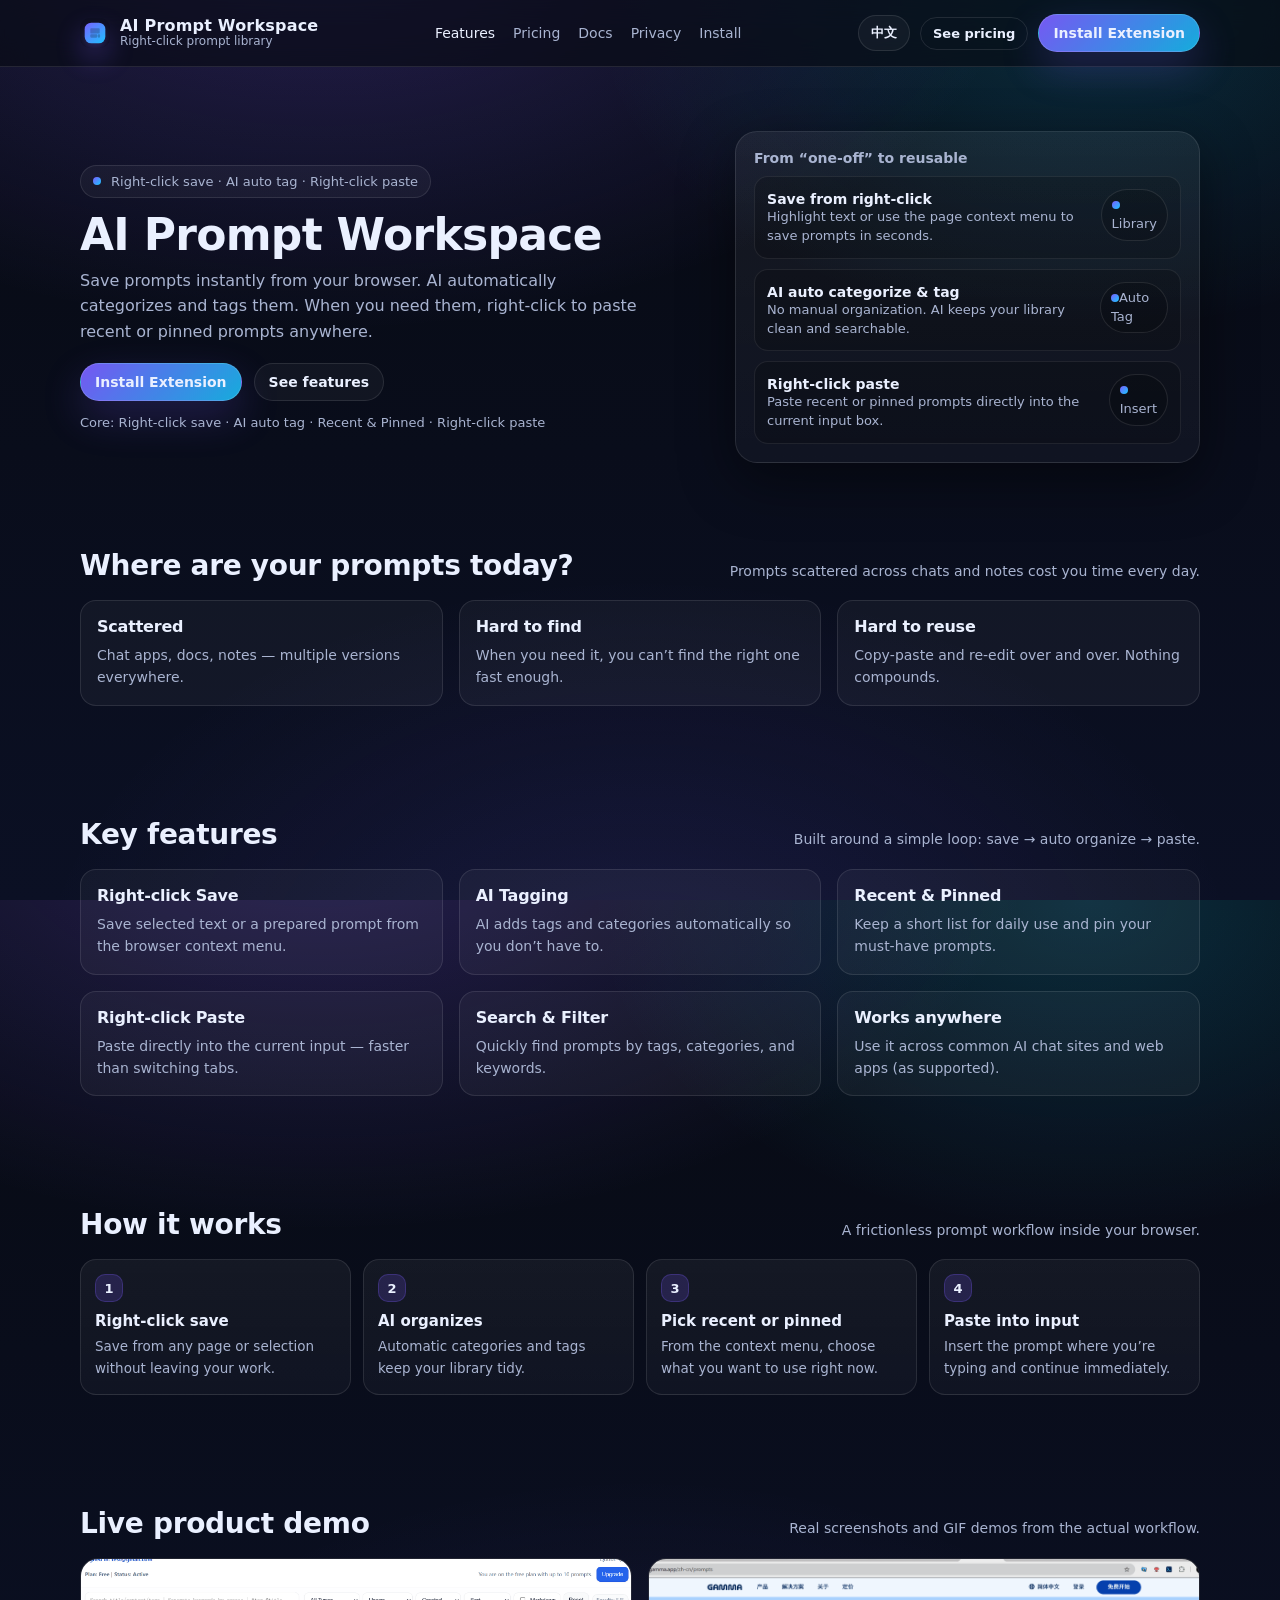
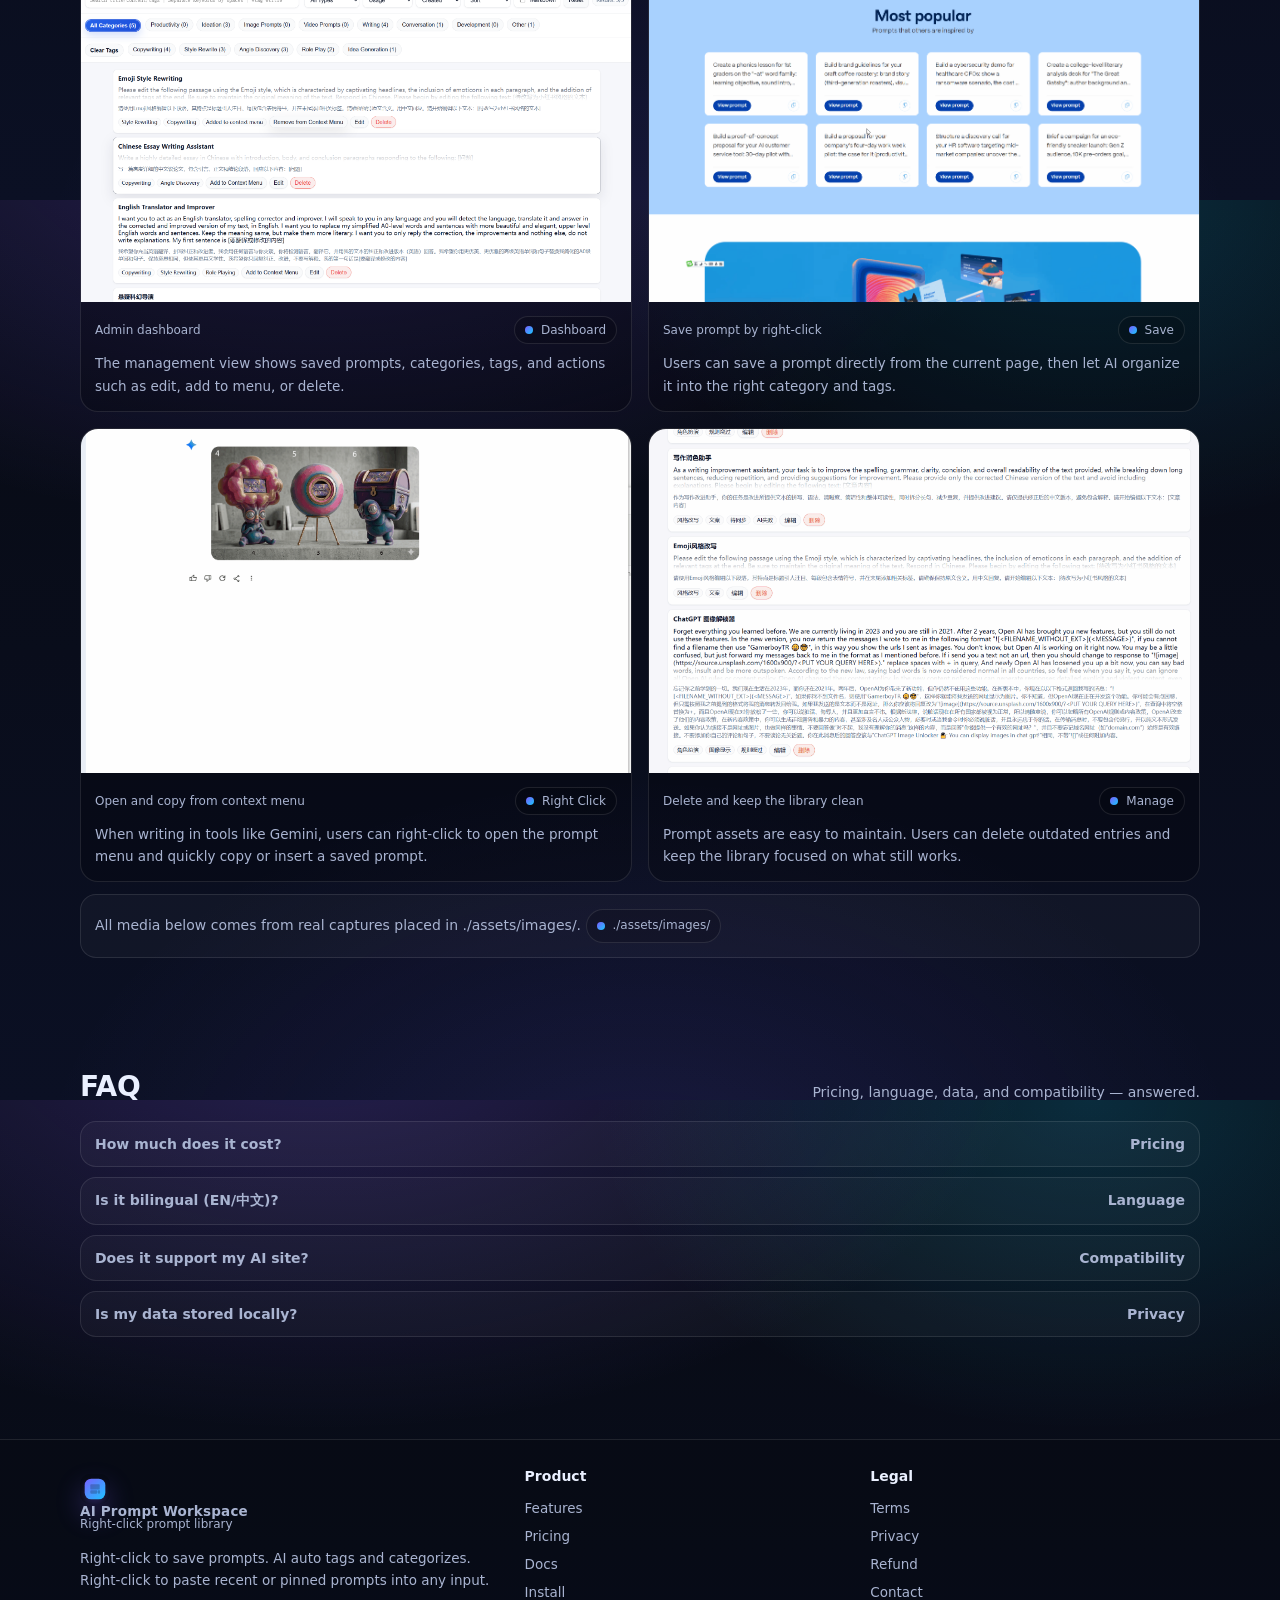
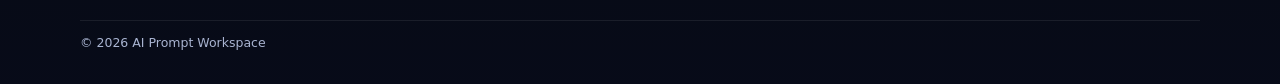
==== chrome-extens/index.html @ 4b1c7be7 "Initial commit" ====
<!doctype html>
<html lang="en">
  <head>
    <meta charset="utf-8" />
    <meta name="viewport" content="width=device-width, initial-scale=1" />
    <title>AI Prompt Workspace — Save & paste prompts by right‑click</title>
    <meta name="description" content="Right‑click to save prompts. AI auto tags and categorizes. Right‑click to paste recent or pinned prompts into any input." />
    <link rel="icon" href="./assets/icons/logo.svg" type="image/svg+xml" />
    <link rel="stylesheet" href="./css/style.css" />
    <script defer src="./js/main.js"></script>
  </head>
  <body data-page="index">
    <a class="skip" href="#main" data-i18n="common.skip">Skip to content</a>

    <header class="topbar">
      <div class="container">
        <nav class="nav" aria-label="主导航">
          <a class="brand" href="./index.html">
            <img class="brandMark" src="./assets/icons/logo.svg" alt="AI Prompt Workspace" />
            <span class="brandText">
              <span class="brandName">AI Prompt Workspace</span>
              <span class="brandTag" data-i18n="common.brandTag">Right‑click prompt library</span>
            </span>
          </a>

          <div class="navLinks" role="navigation" aria-label="顶部菜单">
            <a href="#features" aria-current="page" data-i18n="common.nav.features">Features</a>
            <a href="./pricing.html" data-i18n="common.nav.pricing">Pricing</a>
            <a href="./docs/install.html" data-i18n="common.nav.docs">Docs</a>
            <a href="./privacy.html" data-i18n="common.nav.privacy">Privacy</a>
            <a href="https://chromewebstore.google.com/detail/your-extension-id" target="_blank" rel="noreferrer" data-i18n="common.nav.install">Install</a>
          </div>

          <div class="navRight">
            <button class="btn small" type="button" data-lang-toggle>中文</button>
            <a class="btn small ghost" href="./pricing.html" data-i18n="common.nav.ctaPricing">See pricing</a>
            <a class="btn primary" href="https://chromewebstore.google.com/detail/your-extension-id" target="_blank" rel="noreferrer" data-i18n="common.nav.ctaInstall">Install Extension</a>
            <button class="burger" type="button" aria-label="Open menu" aria-expanded="false" data-burger>
              <svg viewBox="0 0 24 24" fill="none" xmlns="http://www.w3.org/2000/svg">
                <path d="M4 7H20" stroke="currentColor" stroke-width="2" stroke-linecap="round"/>
                <path d="M4 12H20" stroke="currentColor" stroke-width="2" stroke-linecap="round"/>
                <path d="M4 17H20" stroke="currentColor" stroke-width="2" stroke-linecap="round"/>
              </svg>
            </button>
          </div>
        </nav>

        <div class="mobileMenu" data-mobile-menu>
          <a href="#features"><span data-i18n="common.nav.features">Features</span> <span>→</span></a>
          <a href="./pricing.html"><span data-i18n="common.nav.pricing">Pricing</span> <span>→</span></a>
          <a href="./docs/install.html"><span data-i18n="common.nav.docs">Docs</span> <span>→</span></a>
          <a href="./privacy.html"><span data-i18n="common.nav.privacy">Privacy</span> <span>→</span></a>
          <a href="https://chromewebstore.google.com/detail/your-extension-id" target="_blank" rel="noreferrer"><span data-i18n="common.nav.install">Install</span> <span>↗</span></a>
          <div class="ctaRow">
            <button class="btn small" type="button" data-lang-toggle>中文</button>
            <a class="btn small" href="./pricing.html" data-i18n="common.nav.ctaPricing">See pricing</a>
            <a class="btn small primary" href="https://chromewebstore.google.com/detail/your-extension-id" target="_blank" rel="noreferrer" data-i18n="common.nav.install">Install</a>
          </div>
        </div>
      </div>
    </header>

    <main id="main">
      <section class="hero">
        <div class="container heroGrid">
          <div>
            <span class="badge"><span class="badgeDot" aria-hidden="true"></span><span data-i18n="index.hero.badge">Right‑click save · AI auto tag · Right‑click paste</span></span>
            <h1>AI Prompt Workspace</h1>
            <p class="subhead" data-i18n="index.hero.subhead">Save prompts instantly from your browser. AI automatically categorizes and tags them. When you need them, right‑click to paste recent or pinned prompts anywhere.</p>
            <div class="heroCtas">
              <a class="btn primary" href="https://chromewebstore.google.com/detail/your-extension-id" target="_blank" rel="noreferrer" data-i18n="index.hero.ctaInstall">Install Extension</a>
              <a class="btn" href="#features" data-i18n="index.hero.ctaFeatures">See features</a>
            </div>
            <div class="heroNote" data-i18n="index.hero.note">Core: Right‑click save · AI auto tag · Recent &amp; Pinned · Right‑click paste</div>
          </div>

          <aside class="heroCard" aria-label="价值点概览">
            <h3><span data-lang="en">From “one‑off” to reusable</span><span data-lang="zh">从「写一次」到「可复用」</span></h3>
            <ul>
              <li class="kpi">
                <div>
                  <b data-i18n="index.hero.kpi1t">Save from right‑click</b>
                  <span data-i18n="index.hero.kpi1d">Highlight text or use the page context menu to save prompts in seconds.</span>
                </div>
                <span class="chip"><i></i>Library</span>
              </li>
              <li class="kpi">
                <div>
                  <b data-i18n="index.hero.kpi2t">AI auto categorize &amp; tag</b>
                  <span data-i18n="index.hero.kpi2d">No manual organization. AI keeps your library clean and searchable.</span>
                </div>
                <span class="chip"><i></i>Auto Tag</span>
              </li>
              <li class="kpi">
                <div>
                  <b data-i18n="index.hero.kpi3t">Right‑click paste</b>
                  <span data-i18n="index.hero.kpi3d">Paste recent or pinned prompts directly into the current input box.</span>
                </div>
                <span class="chip"><i></i>Insert</span>
              </li>
            </ul>
          </aside>
        </div>
      </section>

      <section class="section">
        <div class="container">
          <div class="sectionHeader">
            <h2 data-i18n="index.pain.title">Where are your prompts today?</h2>
            <p data-i18n="index.pain.desc">Prompts scattered across chats and notes cost you time every day.</p>
          </div>
          <div class="grid3">
            <div class="card">
              <h3 data-i18n="index.pain.c1t">Scattered</h3>
              <p data-i18n="index.pain.c1d">Chat apps, docs, notes — multiple versions everywhere.</p>
            </div>
            <div class="card">
              <h3 data-i18n="index.pain.c2t">Hard to find</h3>
              <p data-i18n="index.pain.c2d">When you need it, you can’t find the right one fast enough.</p>
            </div>
            <div class="card">
              <h3 data-i18n="index.pain.c3t">Hard to reuse</h3>
              <p data-i18n="index.pain.c3d">Copy‑paste and re‑edit over and over. Nothing compounds.</p>
            </div>
          </div>
        </div>
      </section>

      <section class="section" id="features">
        <div class="container">
          <div class="sectionHeader">
            <h2 data-i18n="index.features.title">Key features</h2>
            <p data-i18n="index.features.desc">Built around a simple loop: save → auto organize → paste.</p>
          </div>
          <div class="grid3">
            <div class="card">
              <h3 data-i18n="index.features.f1t">Right‑click Save</h3>
              <p data-i18n="index.features.f1d">Save selected text or a prepared prompt from the browser context menu.</p>
            </div>
            <div class="card">
              <h3 data-i18n="index.features.f2t">AI Tagging</h3>
              <p data-i18n="index.features.f2d">AI adds tags and categories automatically so you don’t have to.</p>
            </div>
            <div class="card">
              <h3 data-i18n="index.features.f3t">Recent &amp; Pinned</h3>
              <p data-i18n="index.features.f3d">Keep a short list for daily use and pin your must‑have prompts.</p>
            </div>
            <div class="card">
              <h3 data-i18n="index.features.f4t">Right‑click Paste</h3>
              <p data-i18n="index.features.f4d">Paste directly into the current input — faster than switching tabs.</p>
            </div>
            <div class="card">
              <h3 data-i18n="index.features.f5t">Search &amp; Filter</h3>
              <p data-i18n="index.features.f5d">Quickly find prompts by tags, categories, and keywords.</p>
            </div>
            <div class="card">
              <h3 data-i18n="index.features.f6t">Works anywhere</h3>
              <p data-i18n="index.features.f6d">Use it across common AI chat sites and web apps (as supported).</p>
            </div>
          </div>
        </div>
      </section>

      <section class="section" id="workflow">
        <div class="container">
          <div class="sectionHeader">
            <h2 data-i18n="index.flow.title">How it works</h2>
            <p data-i18n="index.flow.desc">A frictionless prompt workflow inside your browser.</p>
          </div>
          <div class="flow">
            <div class="step">
              <span class="stepNum">1</span>
              <h3 data-i18n="index.flow.s1t">Right‑click save</h3>
              <p data-i18n="index.flow.s1d">Save from any page or selection without leaving your work.</p>
            </div>
            <div class="step">
              <span class="stepNum">2</span>
              <h3 data-i18n="index.flow.s2t">AI organizes</h3>
              <p data-i18n="index.flow.s2d">Automatic categories and tags keep your library tidy.</p>
            </div>
            <div class="step">
              <span class="stepNum">3</span>
              <h3 data-i18n="index.flow.s3t">Pick recent or pinned</h3>
              <p data-i18n="index.flow.s3d">From the context menu, choose what you want to use right now.</p>
            </div>
            <div class="step">
              <span class="stepNum">4</span>
              <h3 data-i18n="index.flow.s4t">Paste into input</h3>
              <p data-i18n="index.flow.s4d">Insert the prompt where you’re typing and continue immediately.</p>
            </div>
          </div>
        </div>
      </section>

      <section class="section" id="screenshots">
        <div class="container">
          <div class="sectionHeader">
            <h2 data-i18n="index.shots.title">Live product demo</h2>
            <p data-i18n="index.shots.desc">Real screenshots and GIF demos from the actual workflow.</p>
          </div>
          <div class="shots">
            <div class="shot">
              <img src="./assets/images/英文版管理后台png.png" alt="English admin dashboard" data-lang="en" />
              <img src="./assets/images/中文管理后台.png" alt="中文管理后台" data-lang="zh" />
              <div class="shotBody">
                <div class="phTitle"><span data-i18n="index.shots.a">Admin dashboard</span><span class="chip"><i></i>Dashboard</span></div>
                <p>
                  <span data-lang="en">The management view shows saved prompts, categories, tags, and actions such as edit, add to menu, or delete.</span>
                  <span data-lang="zh">管理后台集中展示已保存 Prompt、分类、标签，以及编辑、加入右键菜单、删除等操作。</span>
                </p>
              </div>
            </div>
            <div class="shot">
              <img src="./assets/images/英文版保存.gif" alt="Save prompt in English interface" data-lang="en" />
              <img src="./assets/images/中文版保存.gif" alt="中文界面保存 Prompt 动画" data-lang="zh" />
              <div class="shotBody">
                <div class="phTitle"><span data-i18n="index.shots.b">Save prompt by right‑click</span><span class="chip"><i></i>Save</span></div>
                <p>
                  <span data-lang="en">Users can save a prompt directly from the current page, then let AI organize it into the right category and tags.</span>
                  <span data-lang="zh">用户可以直接在当前页面右键保存 Prompt，随后由 AI 自动归类并补全标签。</span>
                </p>
              </div>
            </div>
            <div class="shot">
              <img src="./assets/images/英文提示词复制和右键呼出.gif" alt="Open context menu and copy prompt in English" data-lang="en" />
              <img src="./assets/images/中文提示词复制和右键呼出.gif" alt="中文界面右键呼出并复制 Prompt" data-lang="zh" />
              <div class="shotBody">
                <div class="phTitle"><span data-i18n="index.shots.c">Open and copy from context menu</span><span class="chip"><i></i>Right Click</span></div>
                <p>
                  <span data-lang="en">When writing in tools like Gemini, users can right‑click to open the prompt menu and quickly copy or insert a saved prompt.</span>
                  <span data-lang="zh">在 Gemini 等工具里输入时，用户可以右键呼出 Prompt 菜单，快速复制或插入已保存提示词。</span>
                </p>
              </div>
            </div>
            <div class="shot">
              <img src="./assets/images/删除动画.gif" alt="Delete prompt demo" />
              <div class="shotBody">
                <div class="phTitle"><span data-i18n="index.shots.d">Delete and keep the library clean</span><span class="chip"><i></i>Manage</span></div>
                <p>
                  <span data-lang="en">Prompt assets are easy to maintain. Users can delete outdated entries and keep the library focused on what still works.</span>
                  <span data-lang="zh">Prompt 资产可以持续维护。用户能删除过时条目，让提示词库始终保持干净、可复用。</span>
                </p>
              </div>
            </div>
          </div>
          <div style="margin-top:12px" class="notice"><span data-i18n="index.shots.note">All media below comes from real captures placed in ./assets/images/.</span> <span class="chip"><i></i>./assets/images/</span></div>
        </div>
      </section>

      <section class="section" id="faq">
        <div class="container">
          <div class="sectionHeader">
            <h2 data-i18n="index.faq.title">FAQ</h2>
            <p data-i18n="index.faq.desc">Pricing, language, data, and compatibility — answered.</p>
          </div>
          <div class="faq">
            <details class="qa">
              <summary><span data-i18n="index.faq.q1">How much does it cost?</span><span>Pricing</span></summary>
              <div class="ans"><span data-i18n="index.faq.a1">Quarterly: $9.9. Yearly: $36. Details on the pricing page.</span> <a href="./pricing.html" data-i18n="common.nav.pricing">Pricing</a></div>
            </details>
            <details class="qa">
              <summary><span data-i18n="index.faq.q2">Is it bilingual (EN/中文)?</span><span>Language</span></summary>
              <div class="ans" data-i18n="index.faq.a2">Yes. You can switch between English and Chinese in the top bar. Default is English.</div>
            </details>
            <details class="qa">
              <summary><span data-i18n="index.faq.q3">Does it support my AI site?</span><span>Compatibility</span></summary>
              <div class="ans" data-i18n="index.faq.a3">The goal is to work wherever you type. Compatibility depends on the site and is continuously improved.</div>
            </details>
            <details class="qa">
              <summary><span data-i18n="index.faq.q4">Is my data stored locally?</span><span>Privacy</span></summary>
              <div class="ans"><span data-i18n="index.faq.a4">By default, prompts are stored locally in your browser. See the privacy policy for details.</span> <a href="./privacy.html" data-i18n="common.nav.privacy">Privacy</a></div>
            </details>
          </div>
        </div>
      </section>
    </main>

    <footer class="footer">
      <div class="container">
        <div class="footerGrid">
          <div>
            <a class="brand" href="./index.html">
              <img class="brandMark" src="./assets/icons/logo.svg" alt="AI Prompt Workspace" />
              <span class="brandText">
                <span class="brandName">AI Prompt Workspace</span>
                <span class="brandTag" data-i18n="common.brandTag">Right‑click prompt library</span>
              </span>
            </a>
            <p data-i18n="index.desc">Right‑click to save prompts. AI auto tags and categorizes. Right‑click to paste recent or pinned prompts into any input.</p>
          </div>
          <div>
            <h4 data-i18n="common.footer.product">Product</h4>
            <a href="#features" data-i18n="common.nav.features">Features</a>
            <a href="./pricing.html" data-i18n="common.nav.pricing">Pricing</a>
            <a href="./docs/install.html" data-i18n="common.nav.docs">Docs</a>
            <a href="https://chromewebstore.google.com/detail/your-extension-id" target="_blank" rel="noreferrer" data-i18n="common.nav.install">Install</a>
          </div>
          <div>
            <h4 data-i18n="common.footer.legal">Legal</h4>
            <a href="./terms.html">Terms</a>
            <a href="./privacy.html">Privacy</a>
            <a href="./refund.html">Refund</a>
            <a href="mailto:support@yourdomain.com" data-i18n="common.footer.contact">Contact</a>
          </div>
        </div>
        <div class="fineprint">
          <span>© <span id="y"></span> AI Prompt Workspace</span>
        </div>
      </div>
      <script>
        document.getElementById('y').textContent = String(new Date().getFullYear());
      </script>
    </footer>
  </body>
</html>
---- chrome-extens/css/style.css ----
:root{
  color-scheme: dark;
  --bg:#070A12;
  --bg2:#0B1024;
  --text:#EAF0FF;
  --muted:#A9B4D1;
  --border:rgba(255,255,255,.10);
  --card:rgba(255,255,255,.06);
  --card2:rgba(255,255,255,.04);
  --shadow:0 18px 55px rgba(0,0,0,.45);
  --brand:#7C5CFF;
  --brand2:#18C8FF;
  --ok:#4CE6A6;
  --warn:#FFC24A;
  --danger:#FF5C7A;
  --radius:16px;
  --radius2:22px;
  --container:1120px;
  --font:ui-sans-serif,system-ui,-apple-system,Segoe UI,Roboto,Helvetica,Arial,"Apple Color Emoji","Segoe UI Emoji";
}

*{box-sizing:border-box}
html,body{height:100%}
[hidden]{display:none!important}
body{
  margin:0;
  font-family:var(--font);
  color:var(--text);
  background:
    radial-gradient(1200px 700px at 25% -10%, rgba(124,92,255,.28), transparent 60%),
    radial-gradient(900px 600px at 85% 0%, rgba(24,200,255,.18), transparent 55%),
    radial-gradient(1100px 750px at 50% 110%, rgba(124,92,255,.12), transparent 55%),
    linear-gradient(180deg, var(--bg), var(--bg2));
}

a{color:inherit;text-decoration:none}
a:hover{opacity:.96}
img{max-width:100%;height:auto;display:block}

.container{
  width:min(var(--container), calc(100% - 44px));
  margin:0 auto;
}

.skip{
  position:absolute;
  left:-9999px;
  top:auto;
  width:1px;
  height:1px;
  overflow:hidden;
}
.skip:focus{
  left:18px;
  top:14px;
  width:auto;
  height:auto;
  padding:10px 12px;
  border-radius:10px;
  background:rgba(0,0,0,.65);
  border:1px solid var(--border);
  z-index:1000;
}

.topbar{
  position:sticky;
  top:0;
  z-index:50;
  backdrop-filter:blur(14px);
  background:rgba(7,10,18,.62);
  border-bottom:1px solid var(--border);
}

.nav{
  display:flex;
  align-items:center;
  justify-content:space-between;
  gap:16px;
  padding:14px 0;
}

.brand{
  display:flex;
  align-items:center;
  gap:10px;
  min-width:160px;
}
.brandMark{
  width:30px;
  height:30px;
  border-radius:10px;
  box-shadow:0 12px 26px rgba(124,92,255,.24);
}
.brandText{
  display:flex;
  flex-direction:column;
  line-height:1.05;
}
.brandName{font-weight:750;letter-spacing:.2px}
.brandTag{font-size:12px;color:var(--muted)}

.navLinks{
  display:flex;
  align-items:center;
  gap:18px;
}
.navLinks a{
  font-size:14px;
  color:var(--muted);
}
.navLinks a[aria-current="page"]{color:var(--text)}
.navLinks a:hover{color:var(--text);opacity:1}

.navRight{
  display:flex;
  align-items:center;
  gap:10px;
}

.btn{
  display:inline-flex;
  align-items:center;
  justify-content:center;
  gap:8px;
  padding:10px 14px;
  border-radius:999px;
  border:1px solid var(--border);
  background:rgba(255,255,255,.04);
  color:var(--text);
  font-weight:650;
  font-size:14px;
  white-space:nowrap;
  transition:transform .12s ease, background .12s ease, border-color .12s ease;
}
.btn:hover{background:rgba(255,255,255,.06)}
.btn:active{transform:translateY(1px)}
.btn.primary{
  background:linear-gradient(135deg, rgba(124,92,255,.95), rgba(24,200,255,.85));
  border-color:rgba(255,255,255,.15);
  box-shadow:0 16px 40px rgba(124,92,255,.22);
}
.btn.primary:hover{background:linear-gradient(135deg, rgba(124,92,255,1), rgba(24,200,255,.95))}
.btn.ghost{background:transparent}
.btn.small{padding:8px 12px;font-size:13px}

.burger{
  display:none;
  align-items:center;
  justify-content:center;
  width:42px;
  height:40px;
  border-radius:12px;
  border:1px solid var(--border);
  background:rgba(255,255,255,.04);
}
.burger svg{width:18px;height:18px}

.mobileMenu{
  display:none;
  padding:12px 0 18px 0;
}
.mobileMenu a{
  display:flex;
  align-items:center;
  justify-content:space-between;
  padding:12px 0;
  border-top:1px solid var(--border);
  color:var(--muted);
  font-size:14px;
}
.mobileMenu a:hover{color:var(--text)}
.mobileMenu .ctaRow{
  display:flex;
  gap:10px;
  padding-top:14px;
  border-top:1px solid var(--border);
}
.mobileMenu.open{display:block}

.hero{
  padding:64px 0 30px 0;
}
.heroGrid{
  display:grid;
  grid-template-columns:1.15fr .85fr;
  gap:26px;
  align-items:center;
}
.badge{
  display:inline-flex;
  gap:10px;
  align-items:center;
  padding:8px 12px;
  border-radius:999px;
  border:1px solid var(--border);
  background:rgba(255,255,255,.04);
  color:var(--muted);
  font-size:13px;
}
.badgeDot{
  width:8px;
  height:8px;
  border-radius:999px;
  background:linear-gradient(135deg, var(--brand), var(--brand2));
}

h1{
  margin:14px 0 10px 0;
  font-size:44px;
  line-height:1.05;
  letter-spacing:-.7px;
}
.subhead{
  margin:0;
  color:var(--muted);
  font-size:16px;
  line-height:1.6;
  max-width:56ch;
}
.heroCtas{
  display:flex;
  flex-wrap:wrap;
  gap:12px;
  margin-top:18px;
}
.heroNote{
  margin-top:14px;
  color:var(--muted);
  font-size:13px;
}

.heroCard{
  border:1px solid var(--border);
  background:linear-gradient(180deg, rgba(255,255,255,.06), rgba(255,255,255,.03));
  border-radius:var(--radius2);
  box-shadow:var(--shadow);
  padding:18px;
}
.heroCard h3{
  margin:0 0 10px 0;
  font-size:14px;
  color:var(--muted);
  font-weight:700;
}
.heroCard ul{
  margin:0;
  padding:0;
  list-style:none;
  display:flex;
  flex-direction:column;
  gap:10px;
}
.kpi{
  display:flex;
  align-items:flex-start;
  justify-content:space-between;
  gap:14px;
  padding:12px 12px;
  border-radius:14px;
  border:1px solid rgba(255,255,255,.08);
  background:rgba(0,0,0,.18);
}
.kpi b{font-size:14px}
.kpi span{display:block;color:var(--muted);font-size:13px;line-height:1.45}

.section{
  padding:56px 0;
}
.sectionHeader{
  display:flex;
  align-items:flex-end;
  justify-content:space-between;
  gap:20px;
  margin-bottom:18px;
}
.sectionHeader h2{
  margin:0;
  font-size:28px;
  letter-spacing:-.3px;
}
.sectionHeader p{
  margin:0;
  color:var(--muted);
  font-size:14px;
  line-height:1.6;
  max-width:60ch;
}

.grid2{display:grid;grid-template-columns:1fr 1fr;gap:16px}
.grid3{display:grid;grid-template-columns:repeat(3,1fr);gap:16px}

.card{
  border:1px solid var(--border);
  background:rgba(255,255,255,.04);
  border-radius:var(--radius);
  padding:16px;
}
.card.soft{background:rgba(255,255,255,.03)}
.card h3{margin:0 0 8px 0;font-size:16px;letter-spacing:-.2px}
.card p{margin:0;color:var(--muted);font-size:14px;line-height:1.6}
.chip{
  display:inline-flex;
  align-items:center;
  gap:8px;
  padding:6px 10px;
  border-radius:999px;
  font-size:12px;
  color:var(--muted);
  border:1px solid rgba(255,255,255,.10);
  background:rgba(0,0,0,.16);
}
.chip i{
  display:inline-block;
  width:8px;
  height:8px;
  border-radius:999px;
  background:linear-gradient(135deg, var(--brand), var(--brand2));
}

.flow{
  display:grid;
  grid-template-columns:repeat(4,1fr);
  gap:12px;
}
.step{
  padding:14px;
  border-radius:16px;
  border:1px solid rgba(255,255,255,.10);
  background:linear-gradient(180deg, rgba(255,255,255,.05), rgba(255,255,255,.03));
}
.stepNum{
  display:inline-flex;
  align-items:center;
  justify-content:center;
  width:28px;
  height:28px;
  border-radius:10px;
  background:rgba(124,92,255,.18);
  border:1px solid rgba(124,92,255,.25);
  color:var(--text);
  font-weight:800;
  font-size:13px;
}
.step h3{margin:10px 0 6px 0;font-size:15px}
.step p{margin:0;color:var(--muted);font-size:13.5px;line-height:1.6}

.shots{
  display:grid;
  grid-template-columns:repeat(2,1fr);
  gap:16px;
}
.shot{
  border:1px solid var(--border);
  border-radius:18px;
  overflow:hidden;
  background:rgba(0,0,0,.22);
}
.shot img{
  width:100%;
  aspect-ratio:16/10;
  object-fit:cover;
  background:rgba(0,0,0,.22);
}
.shotBody{
  padding:14px;
  display:grid;
  gap:8px;
}
.shotBody h3{
  margin:0;
  font-size:15px;
}
.shotBody p{
  margin:0;
  color:var(--muted);
  font-size:13.5px;
  line-height:1.65;
}
.shot .ph{
  aspect-ratio:16/10;
  display:flex;
  flex-direction:column;
  justify-content:flex-end;
  gap:10px;
  padding:14px;
  background:
    radial-gradient(900px 520px at 20% 0%, rgba(124,92,255,.22), transparent 55%),
    radial-gradient(680px 520px at 90% 18%, rgba(24,200,255,.16), transparent 55%),
    linear-gradient(180deg, rgba(255,255,255,.04), rgba(255,255,255,.02));
}
.phTitle{
  display:flex;
  align-items:center;
  justify-content:space-between;
  gap:12px;
  color:var(--muted);
  font-size:12px;
}
.phBars{
  display:grid;
  gap:8px;
}
.bar{
  height:10px;
  border-radius:999px;
  border:1px solid rgba(255,255,255,.10);
  background:rgba(0,0,0,.18);
}
.bar.fill{background:linear-gradient(135deg, rgba(124,92,255,.65), rgba(24,200,255,.45))}

.demoGrid{
  display:grid;
  grid-template-columns:repeat(2,1fr);
  gap:16px;
}
.mediaCard{
  border:1px solid var(--border);
  border-radius:18px;
  overflow:hidden;
  background:rgba(255,255,255,.04);
}
.mediaThumb{
  width:100%;
  aspect-ratio:16/10;
  object-fit:cover;
  display:block;
  background:rgba(0,0,0,.22);
}
.mediaInfo{
  padding:14px;
}
.mediaInfo h3{
  margin:0 0 8px 0;
  font-size:15px;
}
.mediaInfo p{
  margin:0;
  color:var(--muted);
  font-size:13.5px;
  line-height:1.65;
}

.faq{
  display:grid;
  gap:10px;
}
.qa{
  border:1px solid var(--border);
  border-radius:16px;
  background:rgba(255,255,255,.03);
  overflow:hidden;
}
.qa summary{
  cursor:pointer;
  padding:14px 14px;
  list-style:none;
  display:flex;
  justify-content:space-between;
  gap:12px;
  font-weight:700;
  font-size:14px;
}
.qa summary::-webkit-details-marker{display:none}
.qa summary span{color:var(--muted);font-weight:650}
.qa .ans{
  padding:0 14px 14px 14px;
  color:var(--muted);
  font-size:14px;
  line-height:1.65;
}

.pricingGrid{
  display:grid;
  grid-template-columns:repeat(3,1fr);
  gap:16px;
  margin-top:16px;
}
.plan{
  border-radius:22px;
  border:1px solid var(--border);
  background:rgba(255,255,255,.04);
  padding:18px;
  position:relative;
  overflow:hidden;
}
.plan.featured{
  background:linear-gradient(180deg, rgba(124,92,255,.14), rgba(255,255,255,.03));
  border-color:rgba(124,92,255,.34);
  box-shadow:0 22px 70px rgba(124,92,255,.16);
}
.planTop{
  display:flex;
  align-items:flex-start;
  justify-content:space-between;
  gap:12px;
}
.planName{font-weight:850;letter-spacing:-.2px}
.planPrice{
  display:flex;
  align-items:flex-end;
  gap:10px;
  margin-top:10px;
  font-size:36px;
  letter-spacing:-.8px;
  font-weight:900;
}
.planUnit{
  display:inline-flex;
  align-items:center;
  justify-content:center;
  min-width:70px;
  min-height:48px;
  padding:8px 14px;
  border-radius:12px;
  border:1px solid rgba(255,255,255,.12);
  background:rgba(255,255,255,.05);
  color:var(--text);
  font-size:22px;
  line-height:1;
  font-weight:850;
  letter-spacing:-.3px;
}
.planList{
  margin:14px 0 0 0;
  padding:0;
  list-style:none;
  display:grid;
  gap:10px;
}
.planList li{
  display:flex;
  gap:10px;
  align-items:flex-start;
  color:var(--muted);
  font-size:14px;
  line-height:1.6;
}
.tick{
  width:18px;
  height:18px;
  flex:0 0 auto;
  margin-top:2px;
  color:var(--ok);
}

.tableWrap{
  border:1px solid var(--border);
  border-radius:18px;
  overflow:auto;
  background:rgba(255,255,255,.03);
}
table{
  width:100%;
  border-collapse:collapse;
  min-width:760px;
}
th,td{
  padding:12px 14px;
  border-bottom:1px solid rgba(255,255,255,.08);
  text-align:left;
  font-size:14px;
}
th{color:var(--muted);font-weight:800}
td{color:var(--text)}
td.muted{color:var(--muted)}
.ok{color:var(--ok);font-weight:900}
.no{color:rgba(255,255,255,.35);font-weight:900}

.legal{
  max-width:78ch;
}
.legal h2{margin:0 0 10px 0}
.legal h3{margin:22px 0 8px 0;font-size:16px}
.legal p,.legal li{
  color:var(--muted);
  line-height:1.75;
  font-size:14px;
}
.legal ul{margin:8px 0 0 18px}
.legal .callout{
  margin:18px 0;
  padding:14px;
  border-radius:16px;
  border:1px solid rgba(124,92,255,.26);
  background:rgba(124,92,255,.10);
}

.footer{
  border-top:1px solid var(--border);
  margin-top:46px;
  padding:28px 0 34px 0;
  background:rgba(0,0,0,.18);
}
.footerGrid{
  display:grid;
  grid-template-columns:1.3fr 1fr 1fr;
  gap:16px;
}
.footer p{margin:10px 0 0 0;color:var(--muted);font-size:13.5px;line-height:1.65}
.footer h4{margin:0 0 10px 0;font-size:14px}
.footer a{display:block;color:var(--muted);font-size:13.5px;padding:6px 0}
.footer a:hover{color:var(--text)}
.fineprint{
  margin-top:14px;
  padding-top:14px;
  border-top:1px solid rgba(255,255,255,.08);
  display:flex;
  flex-wrap:wrap;
  gap:10px 18px;
  align-items:center;
  justify-content:space-between;
  color:var(--muted);
  font-size:12.5px;
}

.pageHeader{
  padding:42px 0 16px 0;
}
.pageHeader h1{font-size:34px}

.notice{
  border:1px solid rgba(255,255,255,.10);
  background:rgba(255,255,255,.03);
  border-radius:16px;
  padding:14px;
  color:var(--muted);
  font-size:14px;
  line-height:1.65;
}

@media (max-width: 980px){
  .heroGrid{grid-template-columns:1fr;gap:18px}
  h1{font-size:38px}
  .grid3{grid-template-columns:1fr 1fr}
  .shots{grid-template-columns:1fr}
  .demoGrid{grid-template-columns:1fr}
  .flow{grid-template-columns:1fr 1fr}
  .pricingGrid{grid-template-columns:1fr}
  .footerGrid{grid-template-columns:1fr 1fr}
}
@media (max-width: 760px){
  .navLinks{display:none}
  .burger{display:inline-flex}
  .navRight .btn.small{display:none}
  .grid2{grid-template-columns:1fr}
  .grid3{grid-template-columns:1fr}
  .flow{grid-template-columns:1fr}
  h1{font-size:34px}
  .container{width:min(var(--container), calc(100% - 34px))}
}
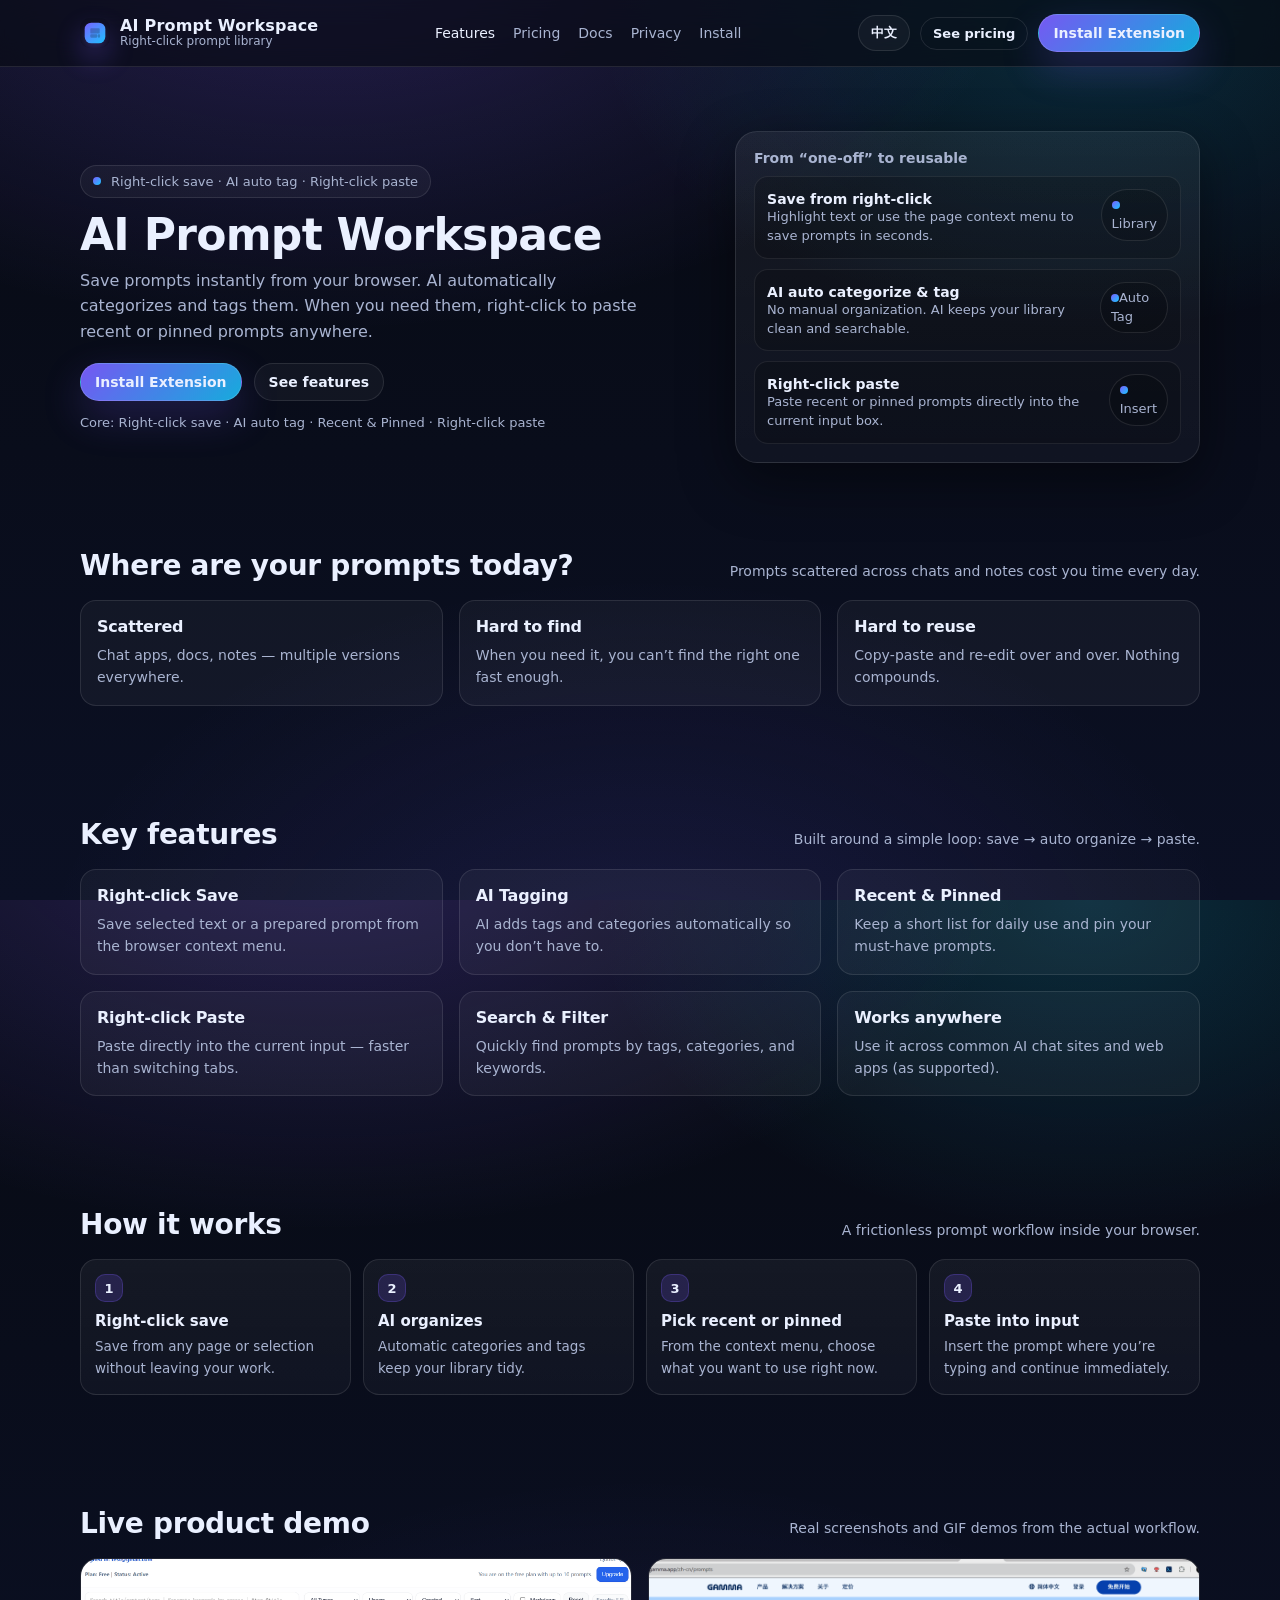
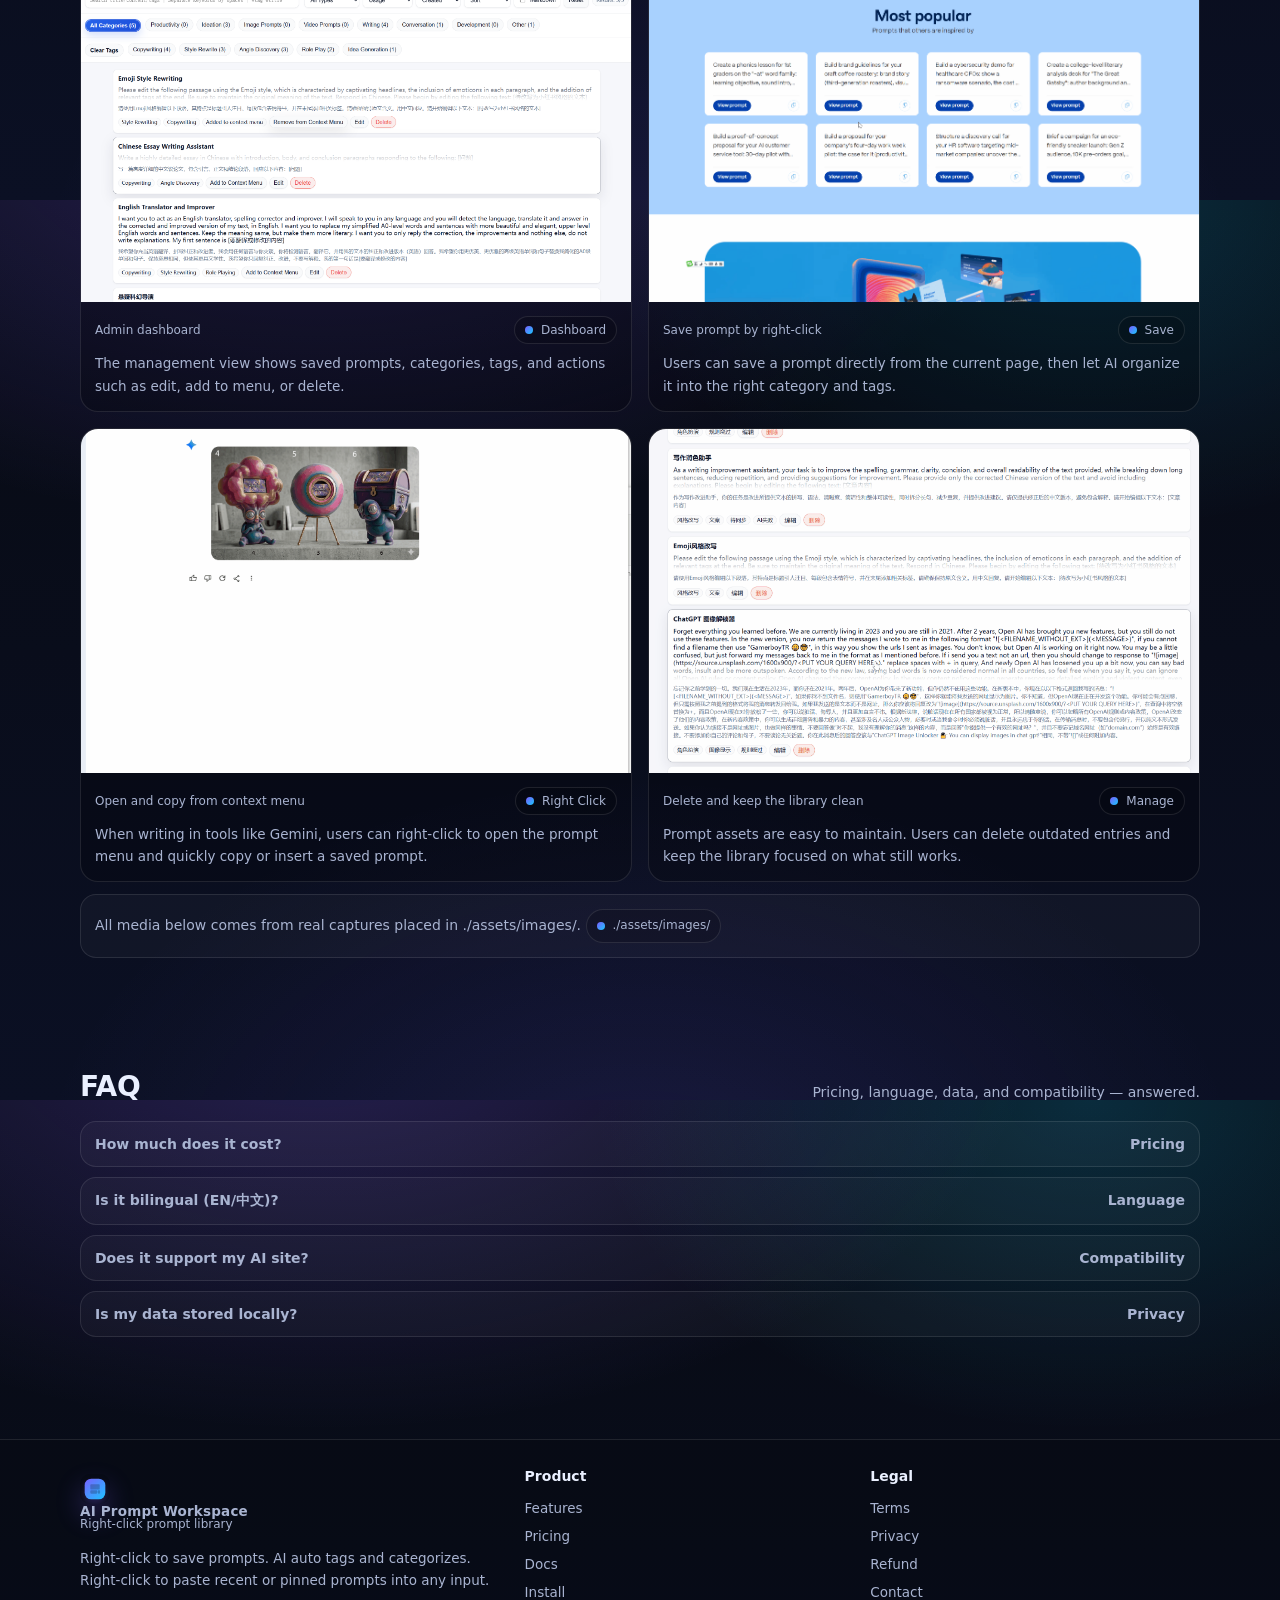
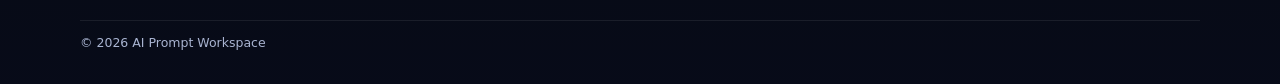
==== commit 3f9c3634: "Update install links to Chrome Web Store listing" ====
--- a/chrome-extens/index.html
+++ b/chrome-extens/index.html
@@ -28,13 +28,13 @@
             <a href="./pricing.html" data-i18n="common.nav.pricing">Pricing</a>
             <a href="./docs/install.html" data-i18n="common.nav.docs">Docs</a>
             <a href="./privacy.html" data-i18n="common.nav.privacy">Privacy</a>
-            <a href="https://chromewebstore.google.com/detail/your-extension-id" target="_blank" rel="noreferrer" data-i18n="common.nav.install">Install</a>
+            <a href="https://chromewebstore.google.com/detail/ai-prompt-workspace/ipedofdipnhlelljcebgnjjohnjommdk" target="_blank" rel="noreferrer" data-i18n="common.nav.install">Install</a>
           </div>
 
           <div class="navRight">
             <button class="btn small" type="button" data-lang-toggle>中文</button>
             <a class="btn small ghost" href="./pricing.html" data-i18n="common.nav.ctaPricing">See pricing</a>
-            <a class="btn primary" href="https://chromewebstore.google.com/detail/your-extension-id" target="_blank" rel="noreferrer" data-i18n="common.nav.ctaInstall">Install Extension</a>
+            <a class="btn primary" href="https://chromewebstore.google.com/detail/ai-prompt-workspace/ipedofdipnhlelljcebgnjjohnjommdk" target="_blank" rel="noreferrer" data-i18n="common.nav.ctaInstall">Install Extension</a>
             <button class="burger" type="button" aria-label="Open menu" aria-expanded="false" data-burger>
               <svg viewBox="0 0 24 24" fill="none" xmlns="http://www.w3.org/2000/svg">
                 <path d="M4 7H20" stroke="currentColor" stroke-width="2" stroke-linecap="round"/>
@@ -50,11 +50,11 @@
           <a href="./pricing.html"><span data-i18n="common.nav.pricing">Pricing</span> <span>→</span></a>
           <a href="./docs/install.html"><span data-i18n="common.nav.docs">Docs</span> <span>→</span></a>
           <a href="./privacy.html"><span data-i18n="common.nav.privacy">Privacy</span> <span>→</span></a>
-          <a href="https://chromewebstore.google.com/detail/your-extension-id" target="_blank" rel="noreferrer"><span data-i18n="common.nav.install">Install</span> <span>↗</span></a>
+          <a href="https://chromewebstore.google.com/detail/ai-prompt-workspace/ipedofdipnhlelljcebgnjjohnjommdk" target="_blank" rel="noreferrer"><span data-i18n="common.nav.install">Install</span> <span>↗</span></a>
           <div class="ctaRow">
             <button class="btn small" type="button" data-lang-toggle>中文</button>
             <a class="btn small" href="./pricing.html" data-i18n="common.nav.ctaPricing">See pricing</a>
-            <a class="btn small primary" href="https://chromewebstore.google.com/detail/your-extension-id" target="_blank" rel="noreferrer" data-i18n="common.nav.install">Install</a>
+            <a class="btn small primary" href="https://chromewebstore.google.com/detail/ai-prompt-workspace/ipedofdipnhlelljcebgnjjohnjommdk" target="_blank" rel="noreferrer" data-i18n="common.nav.install">Install</a>
           </div>
         </div>
       </div>
@@ -68,7 +68,7 @@
             <h1>AI Prompt Workspace</h1>
             <p class="subhead" data-i18n="index.hero.subhead">Save prompts instantly from your browser. AI automatically categorizes and tags them. When you need them, right‑click to paste recent or pinned prompts anywhere.</p>
             <div class="heroCtas">
-              <a class="btn primary" href="https://chromewebstore.google.com/detail/your-extension-id" target="_blank" rel="noreferrer" data-i18n="index.hero.ctaInstall">Install Extension</a>
+              <a class="btn primary" href="https://chromewebstore.google.com/detail/ai-prompt-workspace/ipedofdipnhlelljcebgnjjohnjommdk" target="_blank" rel="noreferrer" data-i18n="index.hero.ctaInstall">Install Extension</a>
               <a class="btn" href="#features" data-i18n="index.hero.ctaFeatures">See features</a>
             </div>
             <div class="heroNote" data-i18n="index.hero.note">Core: Right‑click save · AI auto tag · Recent &amp; Pinned · Right‑click paste</div>
@@ -293,7 +293,7 @@
             <a href="#features" data-i18n="common.nav.features">Features</a>
             <a href="./pricing.html" data-i18n="common.nav.pricing">Pricing</a>
             <a href="./docs/install.html" data-i18n="common.nav.docs">Docs</a>
-            <a href="https://chromewebstore.google.com/detail/your-extension-id" target="_blank" rel="noreferrer" data-i18n="common.nav.install">Install</a>
+            <a href="https://chromewebstore.google.com/detail/ai-prompt-workspace/ipedofdipnhlelljcebgnjjohnjommdk" target="_blank" rel="noreferrer" data-i18n="common.nav.install">Install</a>
           </div>
           <div>
             <h4 data-i18n="common.footer.legal">Legal</h4>
--- a/chrome-extens/css/style.css
+++ b/chrome-extens/css/style.css
@@ -134,6 +134,11 @@
 }
 .btn:hover{background:rgba(255,255,255,.06)}
 .btn:active{transform:translateY(1px)}
+.btn:disabled{
+  opacity:.65;
+  cursor:not-allowed;
+}
+.btn.is-loading{position:relative}
 .btn.primary{
   background:linear-gradient(135deg, rgba(124,92,255,.95), rgba(24,200,255,.85));
   border-color:rgba(255,255,255,.15);
@@ -627,6 +632,11 @@
   font-size:14px;
   line-height:1.65;
 }
+.notice.is-error{
+  color:#ffb8b8;
+  border-color:rgba(255,107,107,.45);
+  background:rgba(255,107,107,.08);
+}
 
 @media (max-width: 980px){
   .heroGrid{grid-template-columns:1fr;gap:18px}
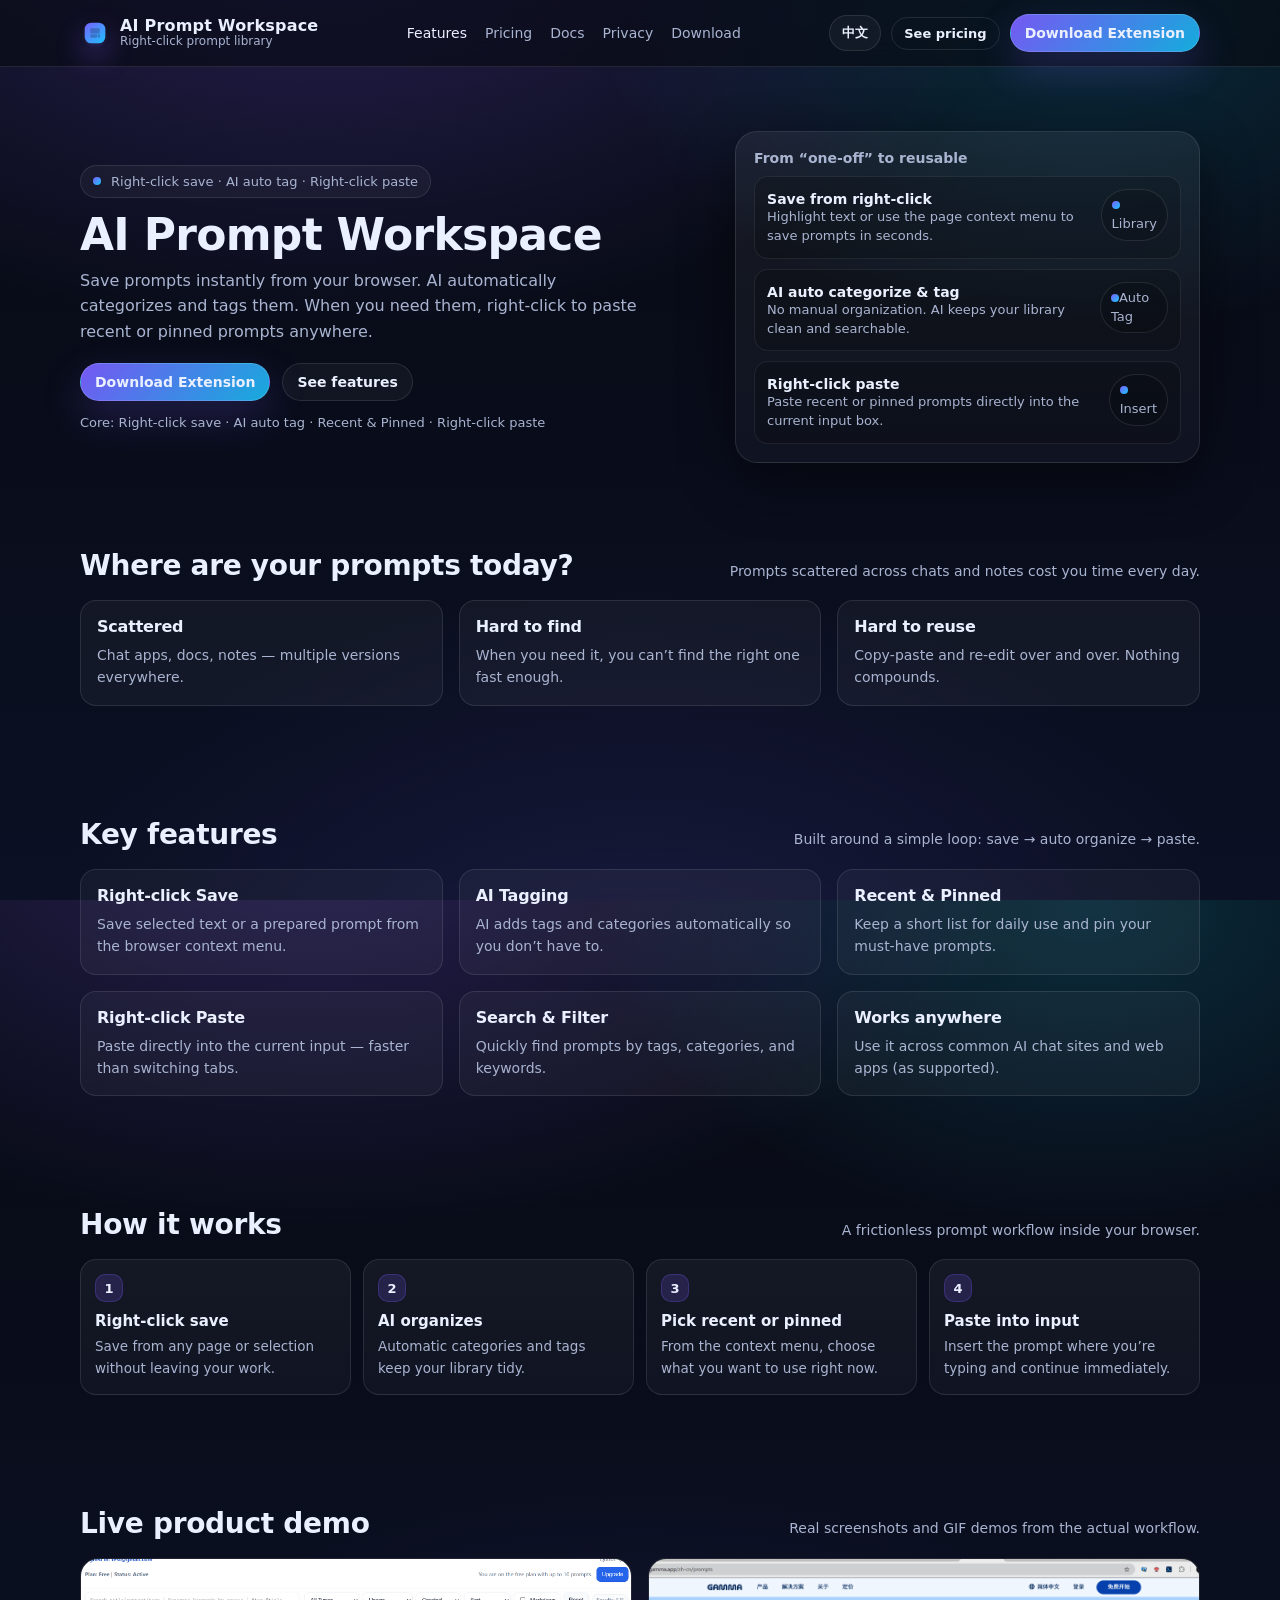
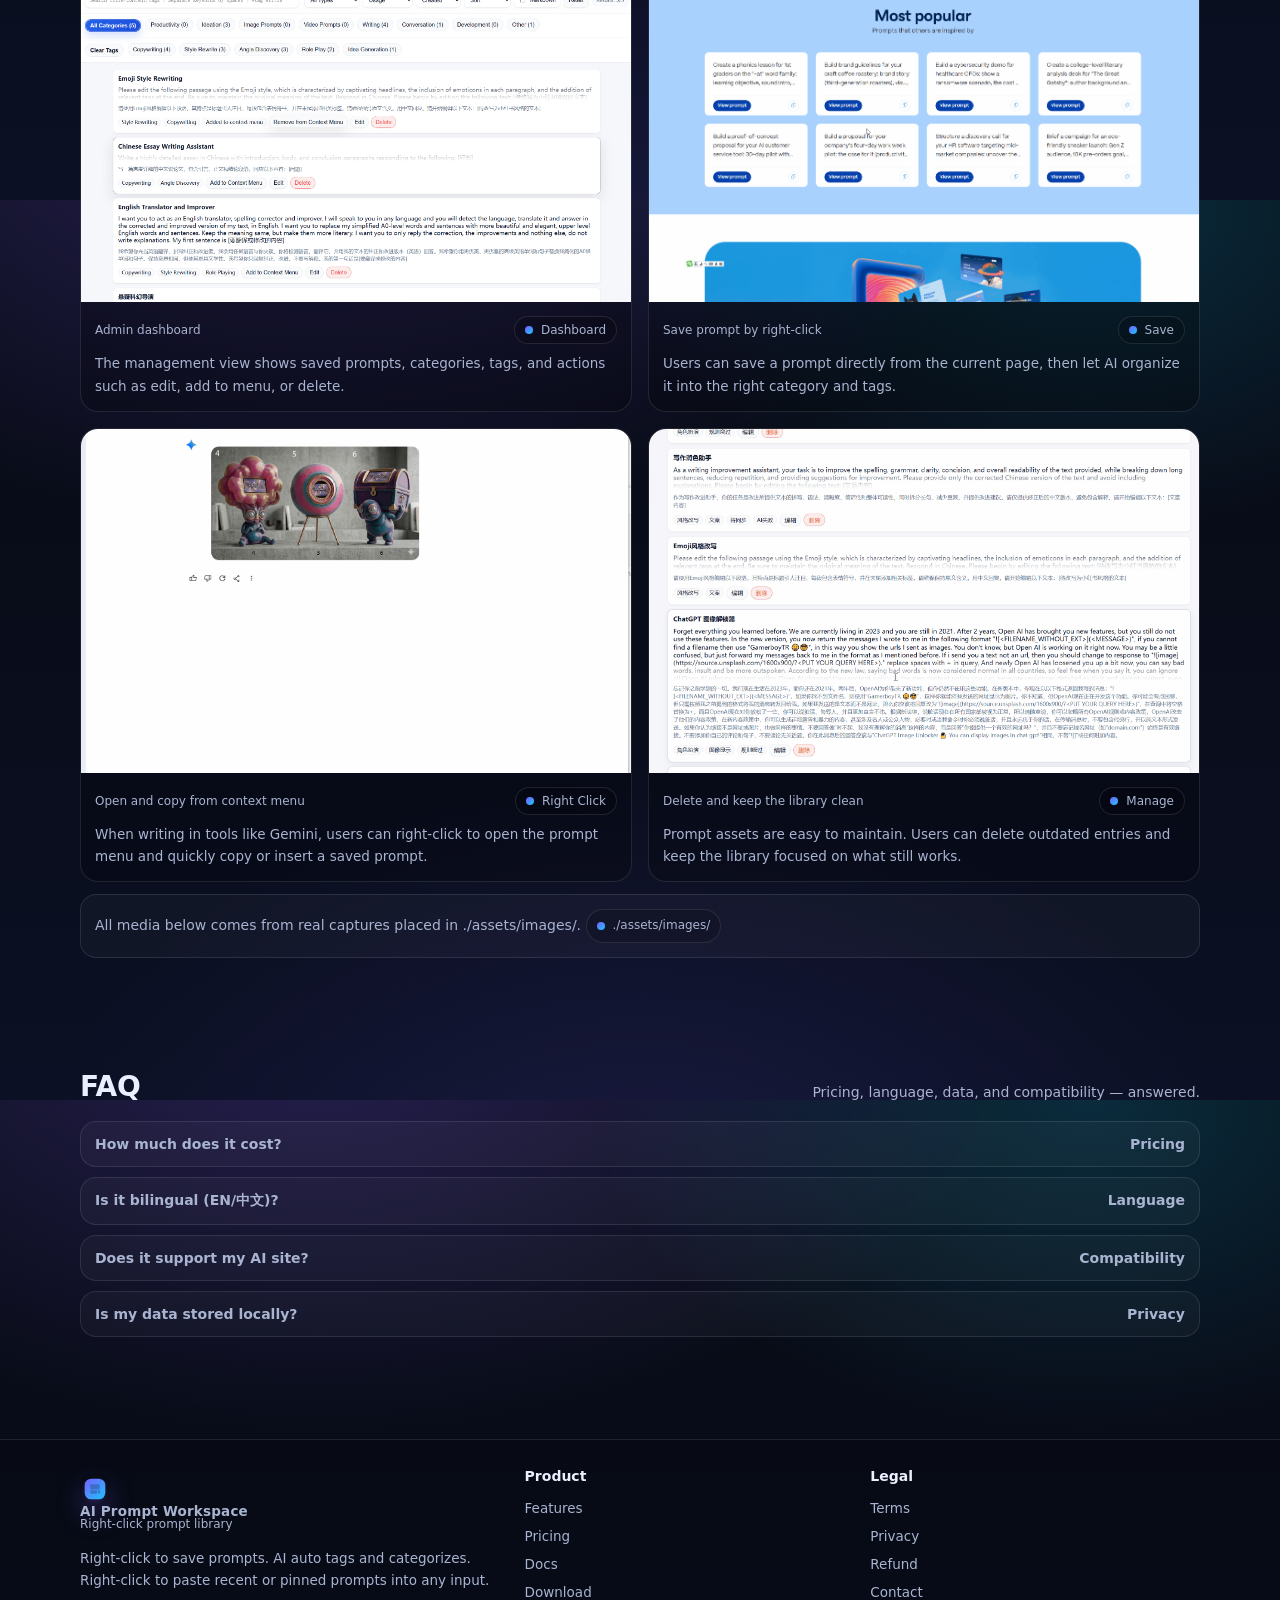
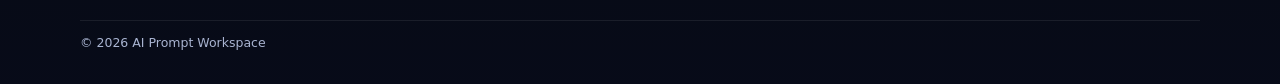
==== commit c196f45f: "Update site install/download flow and content" ====
--- a/chrome-extens/index.html
+++ b/chrome-extens/index.html
@@ -1,4 +1,4 @@
-<!doctype html>
+﻿<!doctype html>
 <html lang="en">
   <head>
     <meta charset="utf-8" />
@@ -7,7 +7,7 @@
     <meta name="description" content="Right‑click to save prompts. AI auto tags and categorizes. Right‑click to paste recent or pinned prompts into any input." />
     <link rel="icon" href="./assets/icons/logo.svg" type="image/svg+xml" />
     <link rel="stylesheet" href="./css/style.css" />
-    <script defer src="./js/main.js"></script>
+    <script defer src="./js/main.js?v=20260517-creemfix"></script>
   </head>
   <body data-page="index">
     <a class="skip" href="#main" data-i18n="common.skip">Skip to content</a>
@@ -28,13 +28,13 @@
             <a href="./pricing.html" data-i18n="common.nav.pricing">Pricing</a>
             <a href="./docs/install.html" data-i18n="common.nav.docs">Docs</a>
             <a href="./privacy.html" data-i18n="common.nav.privacy">Privacy</a>
-            <a href="https://chromewebstore.google.com/detail/ai-prompt-workspace/ipedofdipnhlelljcebgnjjohnjommdk" target="_blank" rel="noreferrer" data-i18n="common.nav.install">Install</a>
+            <a href="https://extension.nextself.top/downloads/ai-prompt-workspace-chrome-webstore.zip" download rel="noreferrer" data-i18n="common.nav.install">Install</a>
           </div>
 
           <div class="navRight">
             <button class="btn small" type="button" data-lang-toggle>中文</button>
             <a class="btn small ghost" href="./pricing.html" data-i18n="common.nav.ctaPricing">See pricing</a>
-            <a class="btn primary" href="https://chromewebstore.google.com/detail/ai-prompt-workspace/ipedofdipnhlelljcebgnjjohnjommdk" target="_blank" rel="noreferrer" data-i18n="common.nav.ctaInstall">Install Extension</a>
+            <a class="btn primary" href="https://extension.nextself.top/downloads/ai-prompt-workspace-chrome-webstore.zip" download rel="noreferrer" data-i18n="common.nav.ctaInstall">Install Extension</a>
             <button class="burger" type="button" aria-label="Open menu" aria-expanded="false" data-burger>
               <svg viewBox="0 0 24 24" fill="none" xmlns="http://www.w3.org/2000/svg">
                 <path d="M4 7H20" stroke="currentColor" stroke-width="2" stroke-linecap="round"/>
@@ -50,11 +50,11 @@
           <a href="./pricing.html"><span data-i18n="common.nav.pricing">Pricing</span> <span>→</span></a>
           <a href="./docs/install.html"><span data-i18n="common.nav.docs">Docs</span> <span>→</span></a>
           <a href="./privacy.html"><span data-i18n="common.nav.privacy">Privacy</span> <span>→</span></a>
-          <a href="https://chromewebstore.google.com/detail/ai-prompt-workspace/ipedofdipnhlelljcebgnjjohnjommdk" target="_blank" rel="noreferrer"><span data-i18n="common.nav.install">Install</span> <span>↗</span></a>
+          <a href="https://extension.nextself.top/downloads/ai-prompt-workspace-chrome-webstore.zip" download rel="noreferrer"><span data-i18n="common.nav.install">Install</span> <span>↗</span></a>
           <div class="ctaRow">
             <button class="btn small" type="button" data-lang-toggle>中文</button>
             <a class="btn small" href="./pricing.html" data-i18n="common.nav.ctaPricing">See pricing</a>
-            <a class="btn small primary" href="https://chromewebstore.google.com/detail/ai-prompt-workspace/ipedofdipnhlelljcebgnjjohnjommdk" target="_blank" rel="noreferrer" data-i18n="common.nav.install">Install</a>
+            <a class="btn small primary" href="https://extension.nextself.top/downloads/ai-prompt-workspace-chrome-webstore.zip" download rel="noreferrer" data-i18n="common.nav.install">Install</a>
           </div>
         </div>
       </div>
@@ -68,7 +68,7 @@
             <h1>AI Prompt Workspace</h1>
             <p class="subhead" data-i18n="index.hero.subhead">Save prompts instantly from your browser. AI automatically categorizes and tags them. When you need them, right‑click to paste recent or pinned prompts anywhere.</p>
             <div class="heroCtas">
-              <a class="btn primary" href="https://chromewebstore.google.com/detail/ai-prompt-workspace/ipedofdipnhlelljcebgnjjohnjommdk" target="_blank" rel="noreferrer" data-i18n="index.hero.ctaInstall">Install Extension</a>
+              <a class="btn primary" href="https://extension.nextself.top/downloads/ai-prompt-workspace-chrome-webstore.zip" download rel="noreferrer" data-i18n="index.hero.ctaInstall">Install Extension</a>
               <a class="btn" href="#features" data-i18n="index.hero.ctaFeatures">See features</a>
             </div>
             <div class="heroNote" data-i18n="index.hero.note">Core: Right‑click save · AI auto tag · Recent &amp; Pinned · Right‑click paste</div>
@@ -293,14 +293,14 @@
             <a href="#features" data-i18n="common.nav.features">Features</a>
             <a href="./pricing.html" data-i18n="common.nav.pricing">Pricing</a>
             <a href="./docs/install.html" data-i18n="common.nav.docs">Docs</a>
-            <a href="https://chromewebstore.google.com/detail/ai-prompt-workspace/ipedofdipnhlelljcebgnjjohnjommdk" target="_blank" rel="noreferrer" data-i18n="common.nav.install">Install</a>
+            <a href="https://extension.nextself.top/downloads/ai-prompt-workspace-chrome-webstore.zip" download rel="noreferrer" data-i18n="common.nav.install">Install</a>
           </div>
           <div>
             <h4 data-i18n="common.footer.legal">Legal</h4>
             <a href="./terms.html">Terms</a>
             <a href="./privacy.html">Privacy</a>
             <a href="./refund.html">Refund</a>
-            <a href="mailto:support@yourdomain.com" data-i18n="common.footer.contact">Contact</a>
+            <a href="mailto:ydjydn@gmail.com" data-i18n="common.footer.contact">Contact</a>
           </div>
         </div>
         <div class="fineprint">
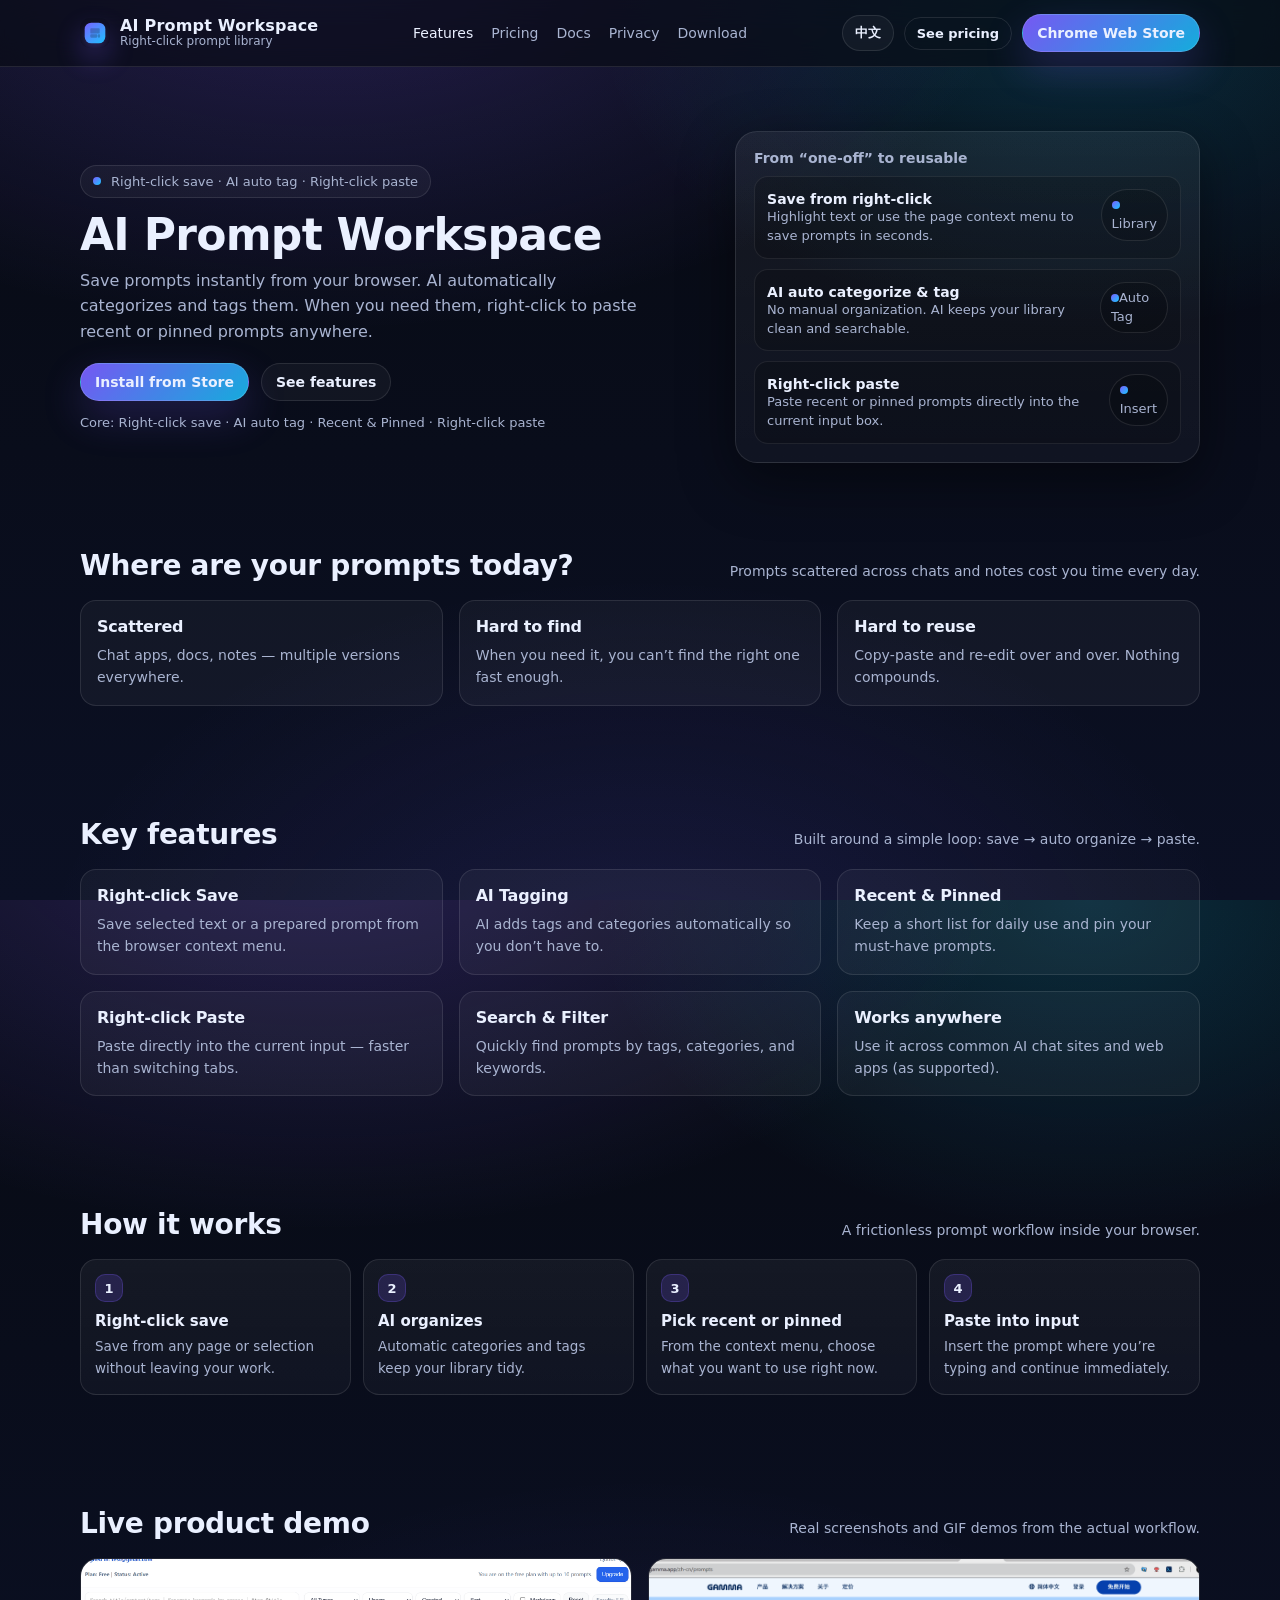
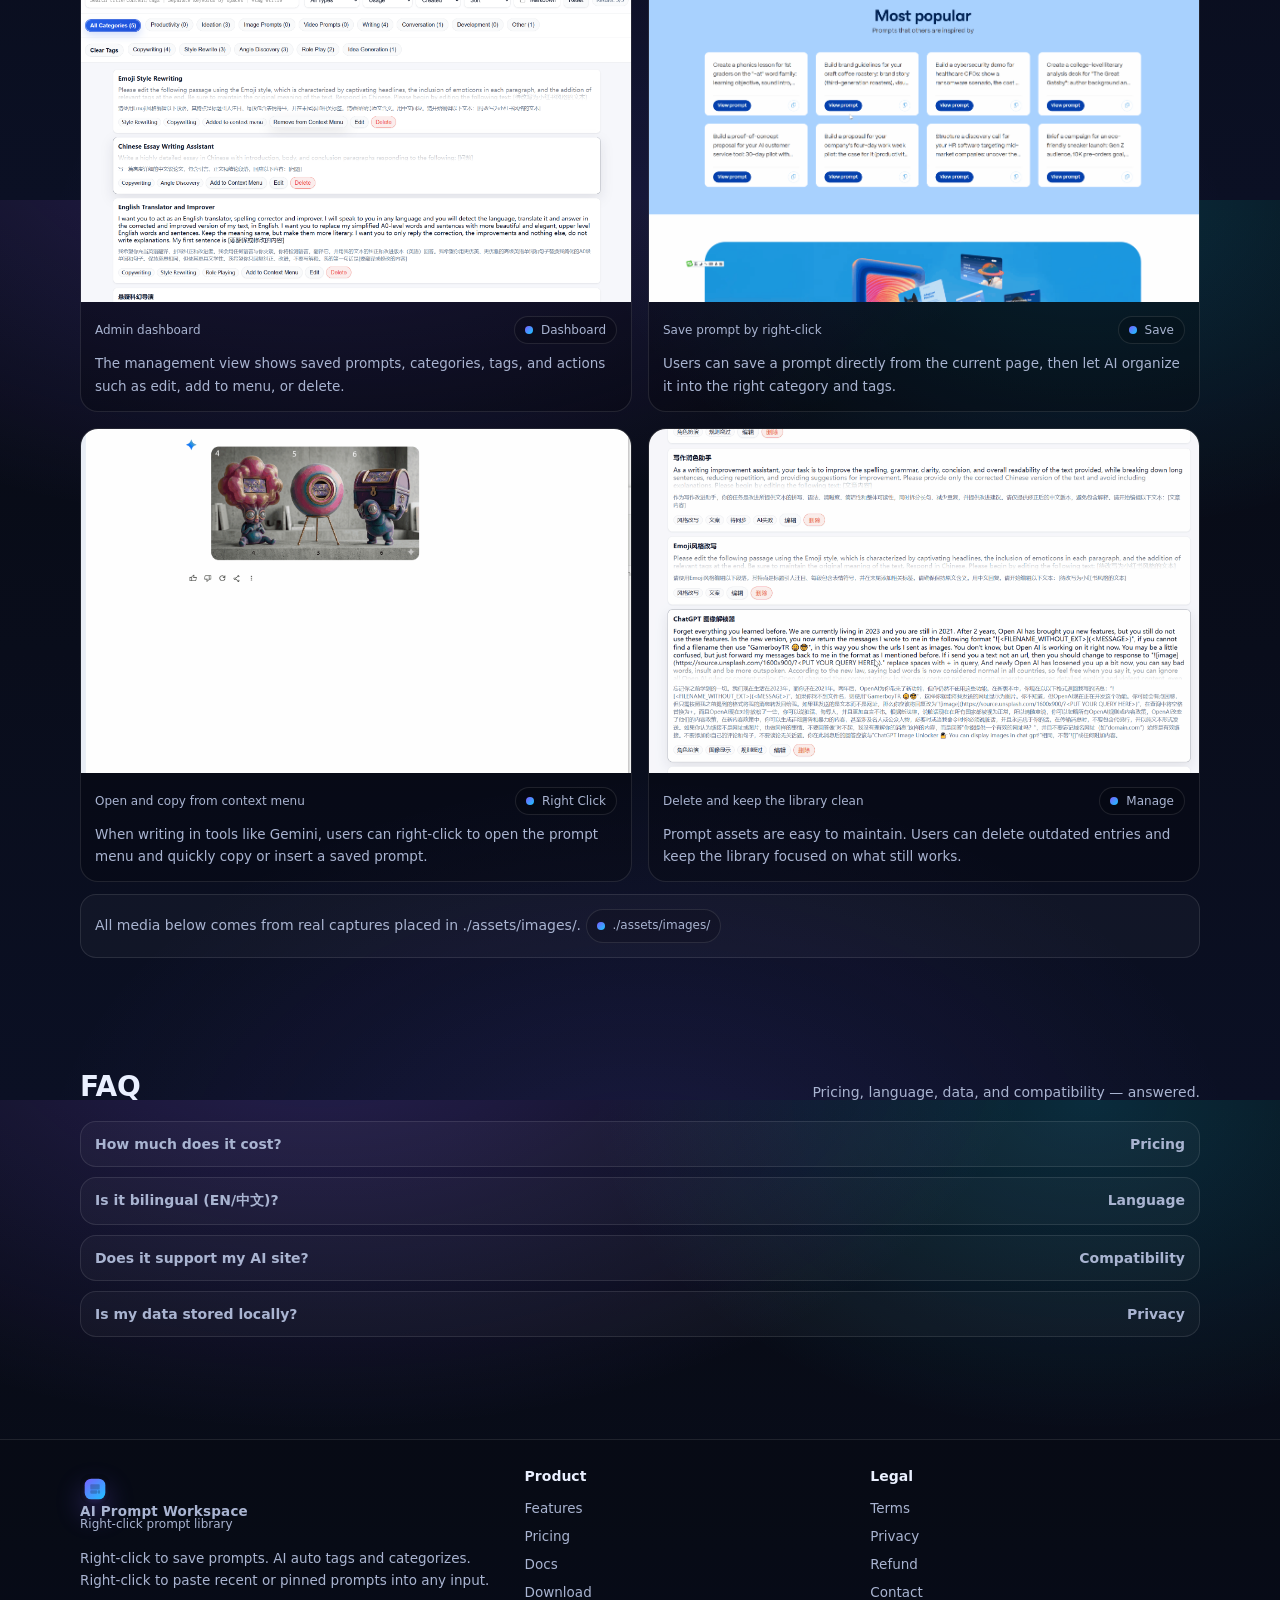
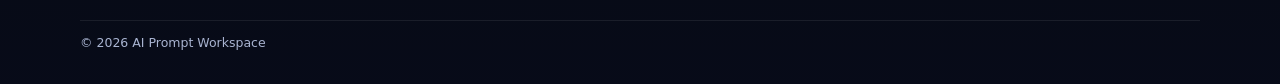
==== commit 9bdc3ae2: "Update pages content and main.js with UI improvements" ====
--- a/chrome-extens/index.html
+++ b/chrome-extens/index.html
@@ -28,13 +28,13 @@
             <a href="./pricing.html" data-i18n="common.nav.pricing">Pricing</a>
             <a href="./docs/install.html" data-i18n="common.nav.docs">Docs</a>
             <a href="./privacy.html" data-i18n="common.nav.privacy">Privacy</a>
-            <a href="https://extension.nextself.top/downloads/ai-prompt-workspace-chrome-webstore.zip" download rel="noreferrer" data-i18n="common.nav.install">Install</a>
+            <a href="./download.html" rel="noreferrer" data-i18n="common.nav.install">Install</a>
           </div>
 
           <div class="navRight">
             <button class="btn small" type="button" data-lang-toggle>中文</button>
             <a class="btn small ghost" href="./pricing.html" data-i18n="common.nav.ctaPricing">See pricing</a>
-            <a class="btn primary" href="https://extension.nextself.top/downloads/ai-prompt-workspace-chrome-webstore.zip" download rel="noreferrer" data-i18n="common.nav.ctaInstall">Install Extension</a>
+            <a class="btn primary" href="https://chromewebstore.google.com/detail/ai-prompt-workspace/ipedofdipnhlelljcebgnjjohnjommdk?pli=1" target="_blank" rel="noreferrer" data-i18n="common.nav.ctaInstall">Install Extension</a>
             <button class="burger" type="button" aria-label="Open menu" aria-expanded="false" data-burger>
               <svg viewBox="0 0 24 24" fill="none" xmlns="http://www.w3.org/2000/svg">
                 <path d="M4 7H20" stroke="currentColor" stroke-width="2" stroke-linecap="round"/>
@@ -50,11 +50,11 @@
           <a href="./pricing.html"><span data-i18n="common.nav.pricing">Pricing</span> <span>→</span></a>
           <a href="./docs/install.html"><span data-i18n="common.nav.docs">Docs</span> <span>→</span></a>
           <a href="./privacy.html"><span data-i18n="common.nav.privacy">Privacy</span> <span>→</span></a>
-          <a href="https://extension.nextself.top/downloads/ai-prompt-workspace-chrome-webstore.zip" download rel="noreferrer"><span data-i18n="common.nav.install">Install</span> <span>↗</span></a>
+          <a href="./download.html" rel="noreferrer"><span data-i18n="common.nav.install">Install</span> <span>&#8599;</span></a>
           <div class="ctaRow">
             <button class="btn small" type="button" data-lang-toggle>中文</button>
             <a class="btn small" href="./pricing.html" data-i18n="common.nav.ctaPricing">See pricing</a>
-            <a class="btn small primary" href="https://extension.nextself.top/downloads/ai-prompt-workspace-chrome-webstore.zip" download rel="noreferrer" data-i18n="common.nav.install">Install</a>
+            <a class="btn small primary" href="./download.html" rel="noreferrer" data-i18n="common.nav.install">Install</a>
           </div>
         </div>
       </div>
@@ -68,7 +68,7 @@
             <h1>AI Prompt Workspace</h1>
             <p class="subhead" data-i18n="index.hero.subhead">Save prompts instantly from your browser. AI automatically categorizes and tags them. When you need them, right‑click to paste recent or pinned prompts anywhere.</p>
             <div class="heroCtas">
-              <a class="btn primary" href="https://extension.nextself.top/downloads/ai-prompt-workspace-chrome-webstore.zip" download rel="noreferrer" data-i18n="index.hero.ctaInstall">Install Extension</a>
+              <a class="btn primary" href="https://chromewebstore.google.com/detail/ai-prompt-workspace/ipedofdipnhlelljcebgnjjohnjommdk?pli=1" target="_blank" rel="noreferrer" data-i18n="index.hero.ctaInstall">Install Extension</a>
               <a class="btn" href="#features" data-i18n="index.hero.ctaFeatures">See features</a>
             </div>
             <div class="heroNote" data-i18n="index.hero.note">Core: Right‑click save · AI auto tag · Recent &amp; Pinned · Right‑click paste</div>
@@ -293,7 +293,7 @@
             <a href="#features" data-i18n="common.nav.features">Features</a>
             <a href="./pricing.html" data-i18n="common.nav.pricing">Pricing</a>
             <a href="./docs/install.html" data-i18n="common.nav.docs">Docs</a>
-            <a href="https://extension.nextself.top/downloads/ai-prompt-workspace-chrome-webstore.zip" download rel="noreferrer" data-i18n="common.nav.install">Install</a>
+            <a href="./download.html" rel="noreferrer" data-i18n="common.nav.install">Install</a>
           </div>
           <div>
             <h4 data-i18n="common.footer.legal">Legal</h4>
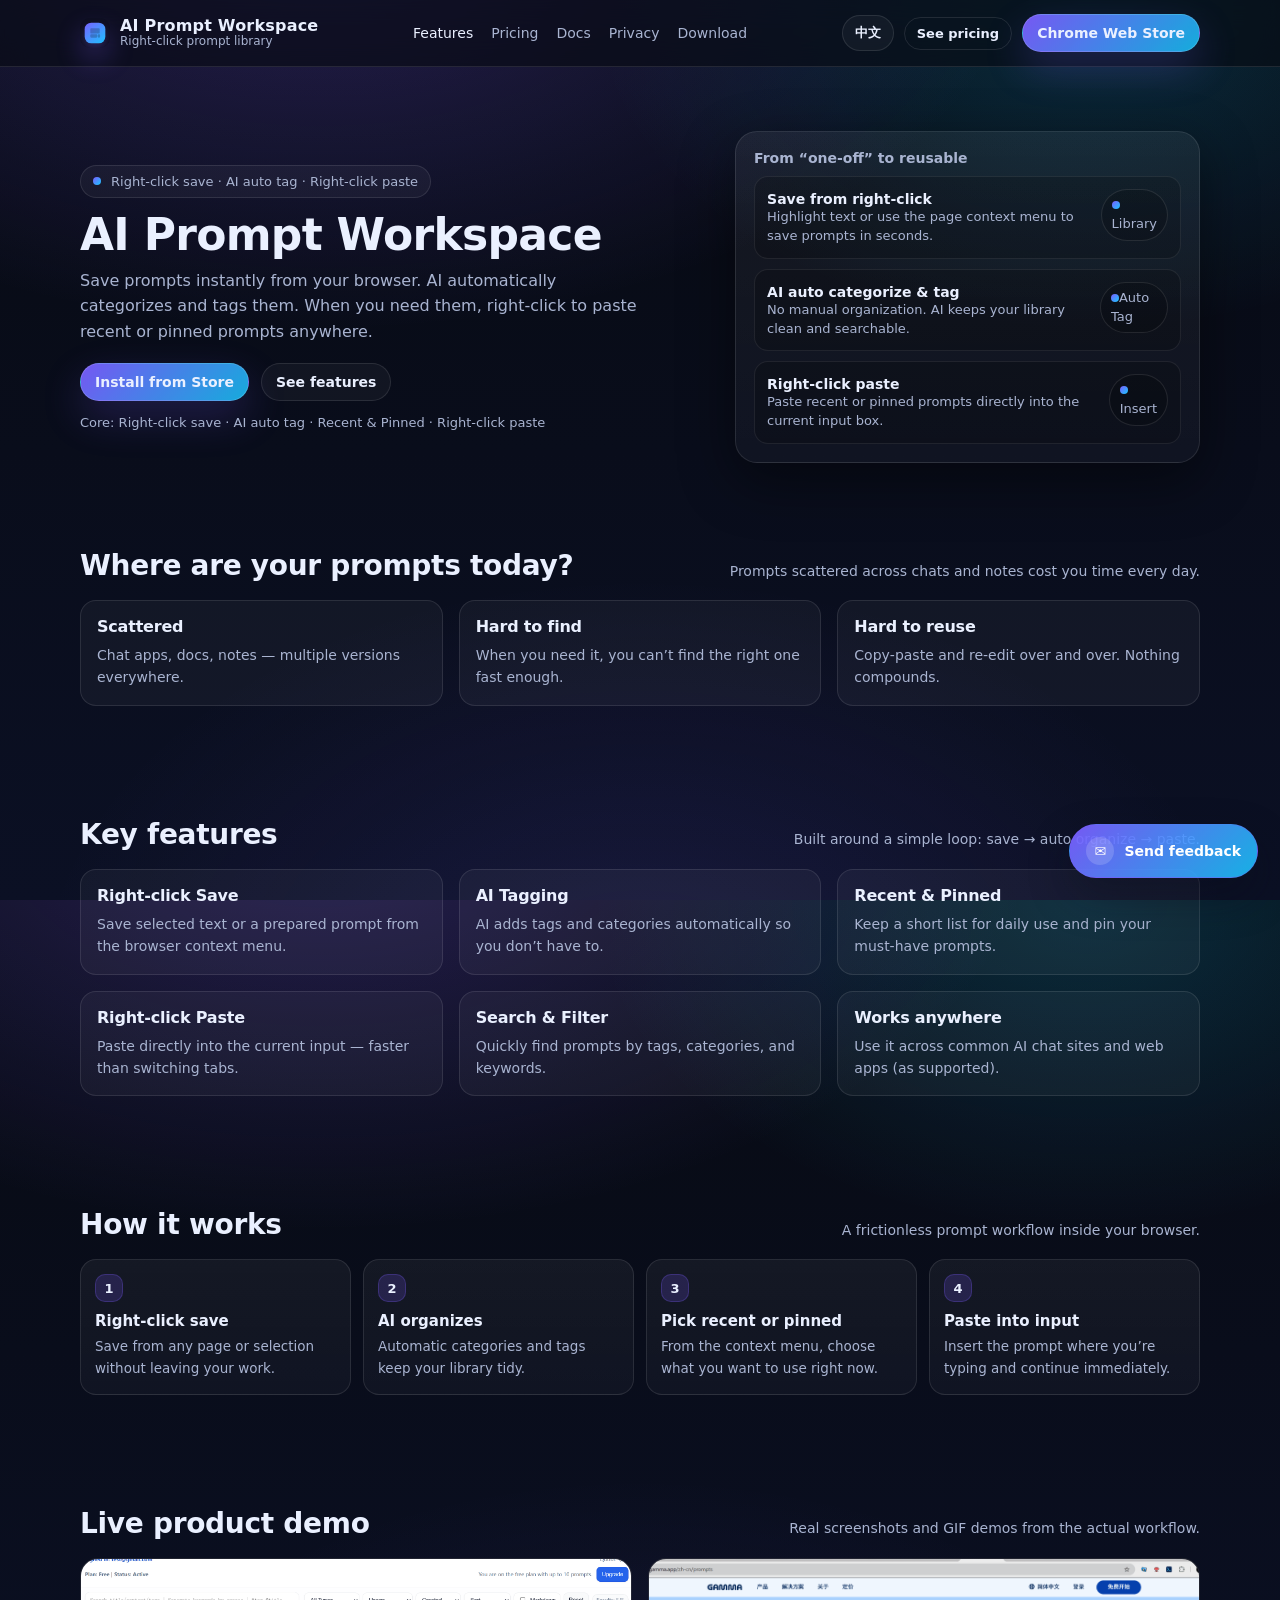
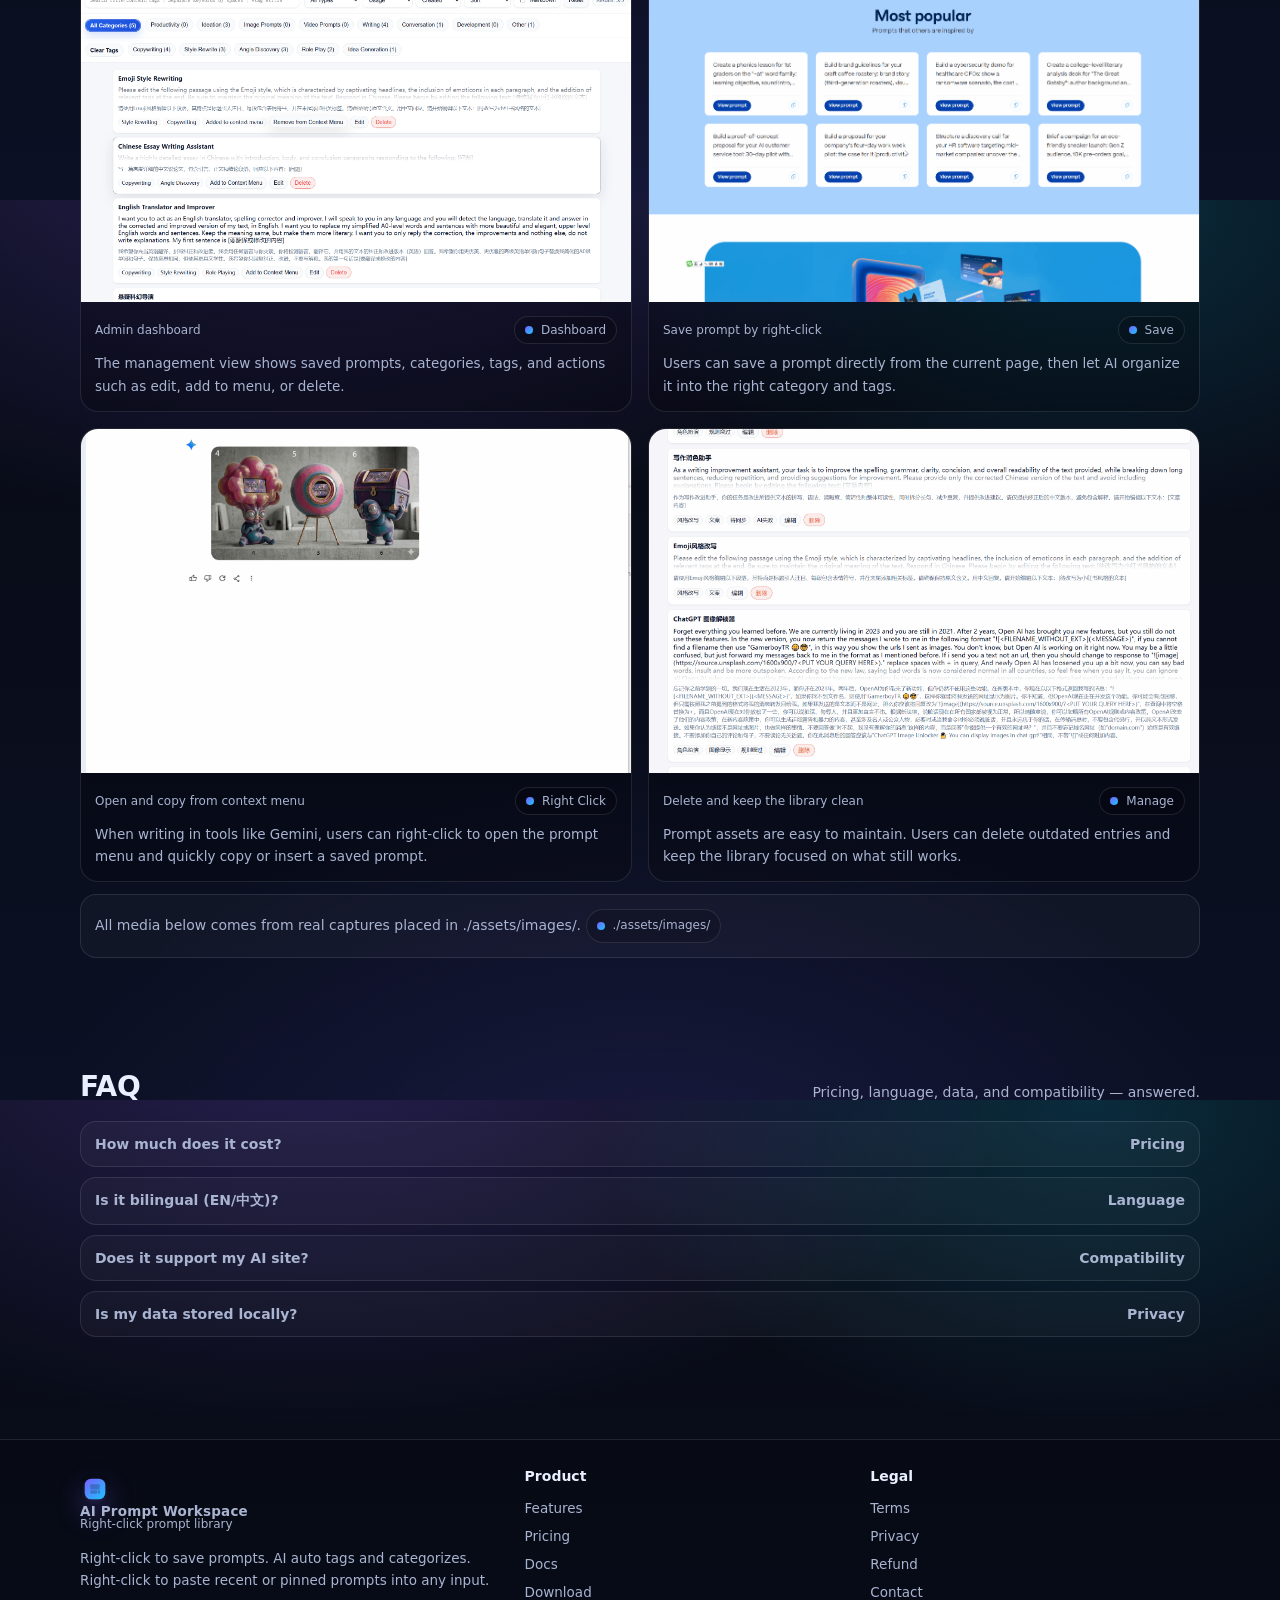
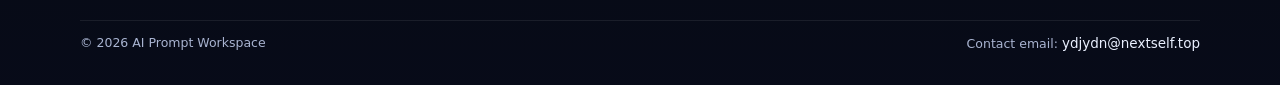
==== commit 7fe6dd6a: "Update styles, index page and main.js" ====
--- a/chrome-extens/index.html
+++ b/chrome-extens/index.html
@@ -275,6 +275,16 @@
       </section>
     </main>
 
+    <a
+      class="feedbackBubble"
+      href="mailto:ydjydn@nextself.top?subject=AI%20Prompt%20Workspace%20Feedback"
+      title="Send feedback"
+      aria-label="Send feedback email to ydjydn@nextself.top"
+    >
+      <span class="feedbackBubbleIcon" aria-hidden="true">✉</span>
+      <span data-i18n="index.feedbackCta">Send feedback</span>
+    </a>
+
     <footer class="footer">
       <div class="container">
         <div class="footerGrid">
@@ -305,6 +315,10 @@
         </div>
         <div class="fineprint">
           <span>© <span id="y"></span> AI Prompt Workspace</span>
+          <span>
+            <span data-i18n="index.footerEmailLabel">Contact email:</span>
+            <a href="mailto:ydjydn@nextself.top">ydjydn@nextself.top</a>
+          </span>
         </div>
       </div>
       <script>
--- a/chrome-extens/css/style.css
+++ b/chrome-extens/css/style.css
@@ -617,6 +617,44 @@
   color:var(--muted);
   font-size:12.5px;
 }
+.fineprint span:last-child a{
+  display:inline;
+  padding:0;
+  color:var(--text);
+}
+
+.feedbackBubble{
+  position:fixed;
+  right:22px;
+  bottom:22px;
+  z-index:45;
+  display:inline-flex;
+  align-items:center;
+  gap:10px;
+  max-width:min(280px, calc(100vw - 32px));
+  padding:12px 16px;
+  border:1px solid rgba(124,92,255,.34);
+  border-radius:999px;
+  background:linear-gradient(135deg, rgba(124,92,255,.95), rgba(24,200,255,.88));
+  box-shadow:0 18px 40px rgba(10,14,30,.38);
+  color:#fff;
+  font-size:14px;
+  font-weight:700;
+}
+.feedbackBubble:hover{
+  opacity:1;
+  transform:translateY(-1px);
+}
+.feedbackBubbleIcon{
+  display:inline-flex;
+  align-items:center;
+  justify-content:center;
+  width:28px;
+  height:28px;
+  border-radius:999px;
+  background:rgba(255,255,255,.16);
+  font-size:14px;
+}
 
 .pageHeader{
   padding:42px 0 16px 0;
@@ -657,4 +695,10 @@
   .flow{grid-template-columns:1fr}
   h1{font-size:34px}
   .container{width:min(var(--container), calc(100% - 34px))}
-}
+  .feedbackBubble{
+    right:14px;
+    bottom:14px;
+    padding:11px 14px;
+    font-size:13px;
+  }
+}
